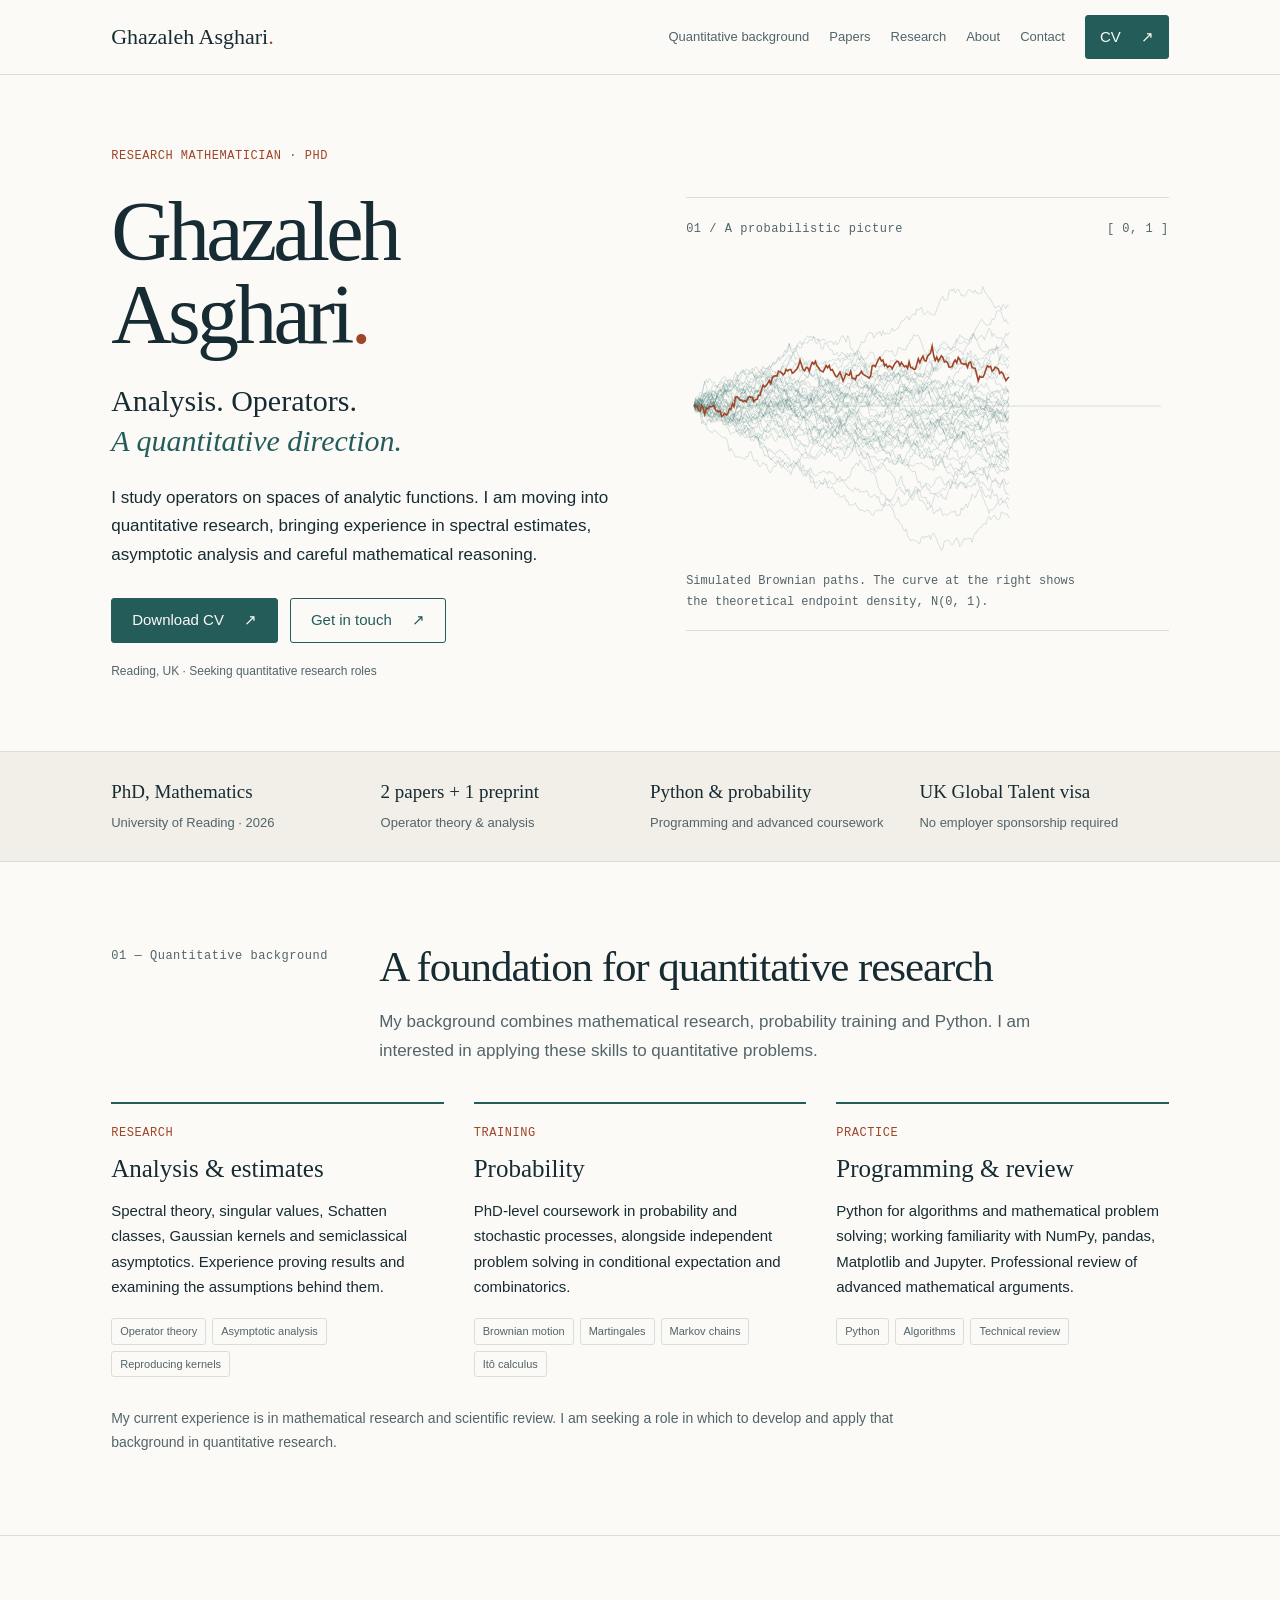
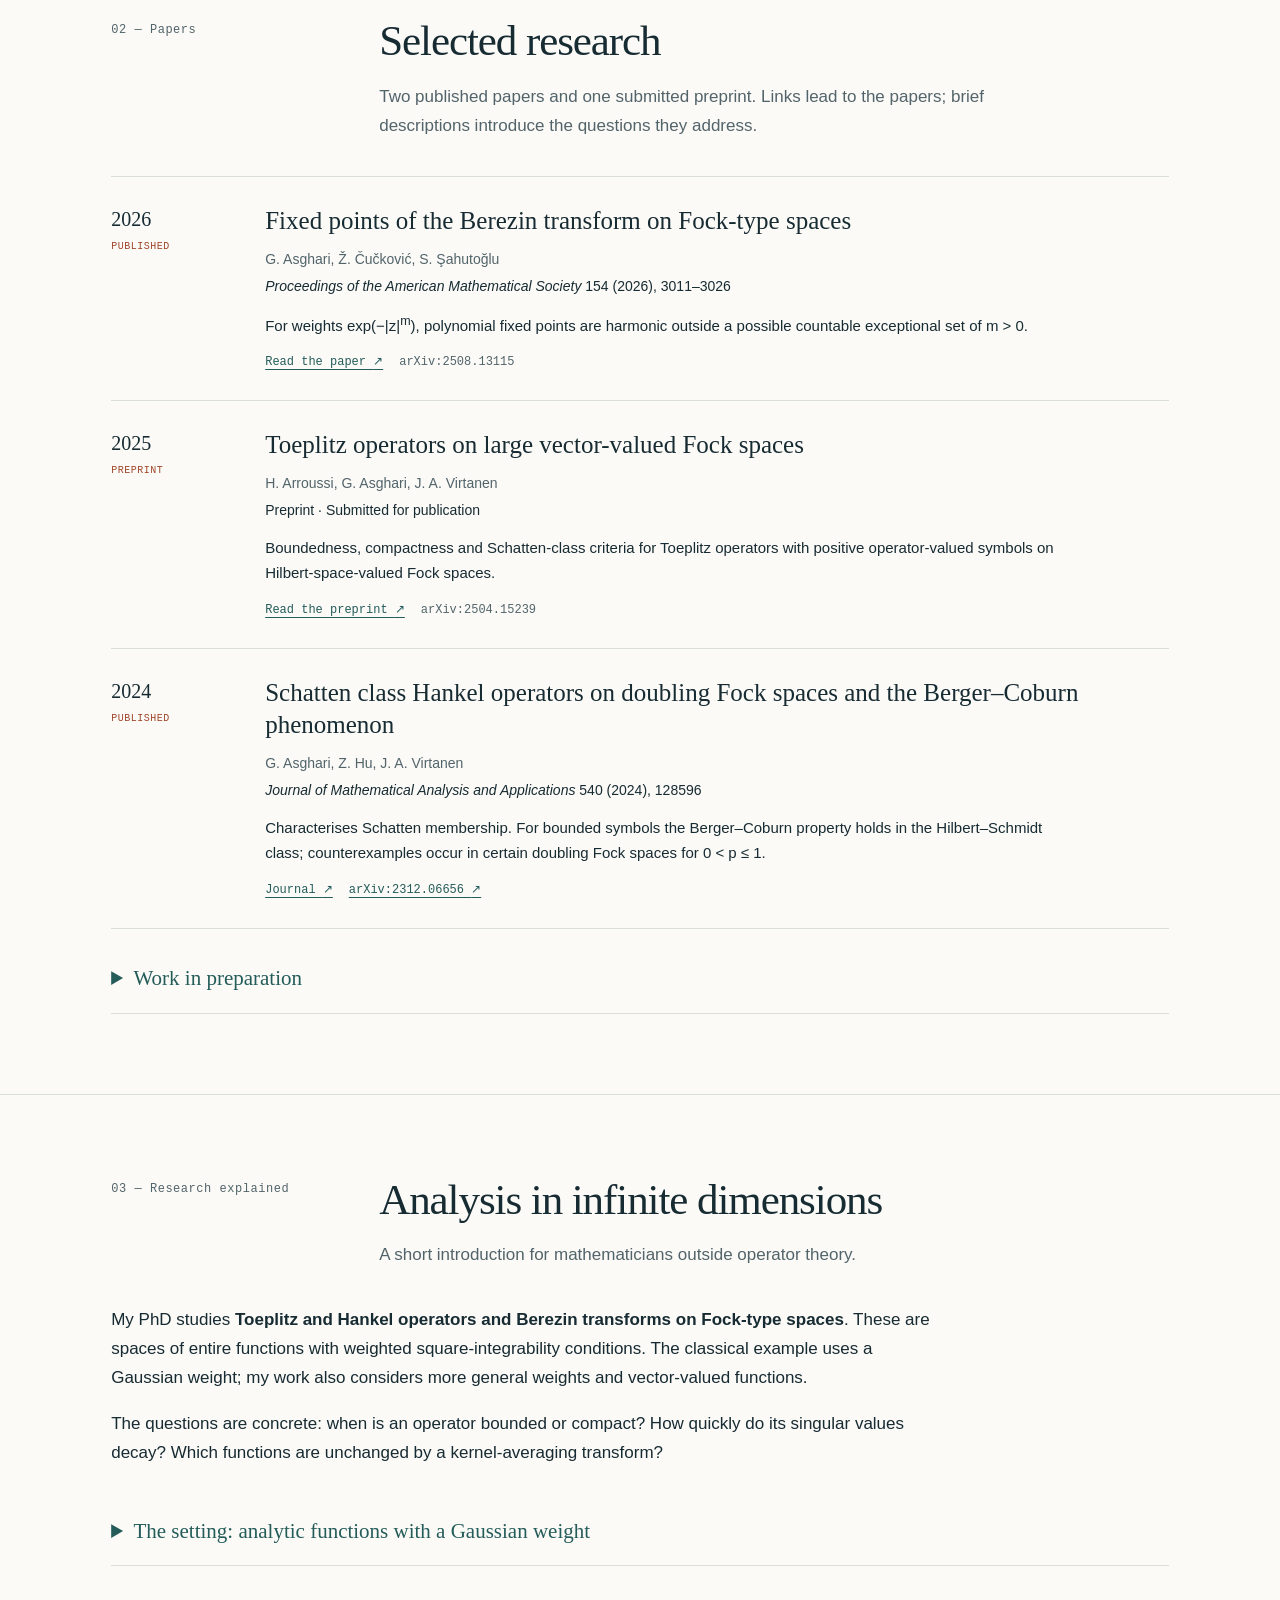
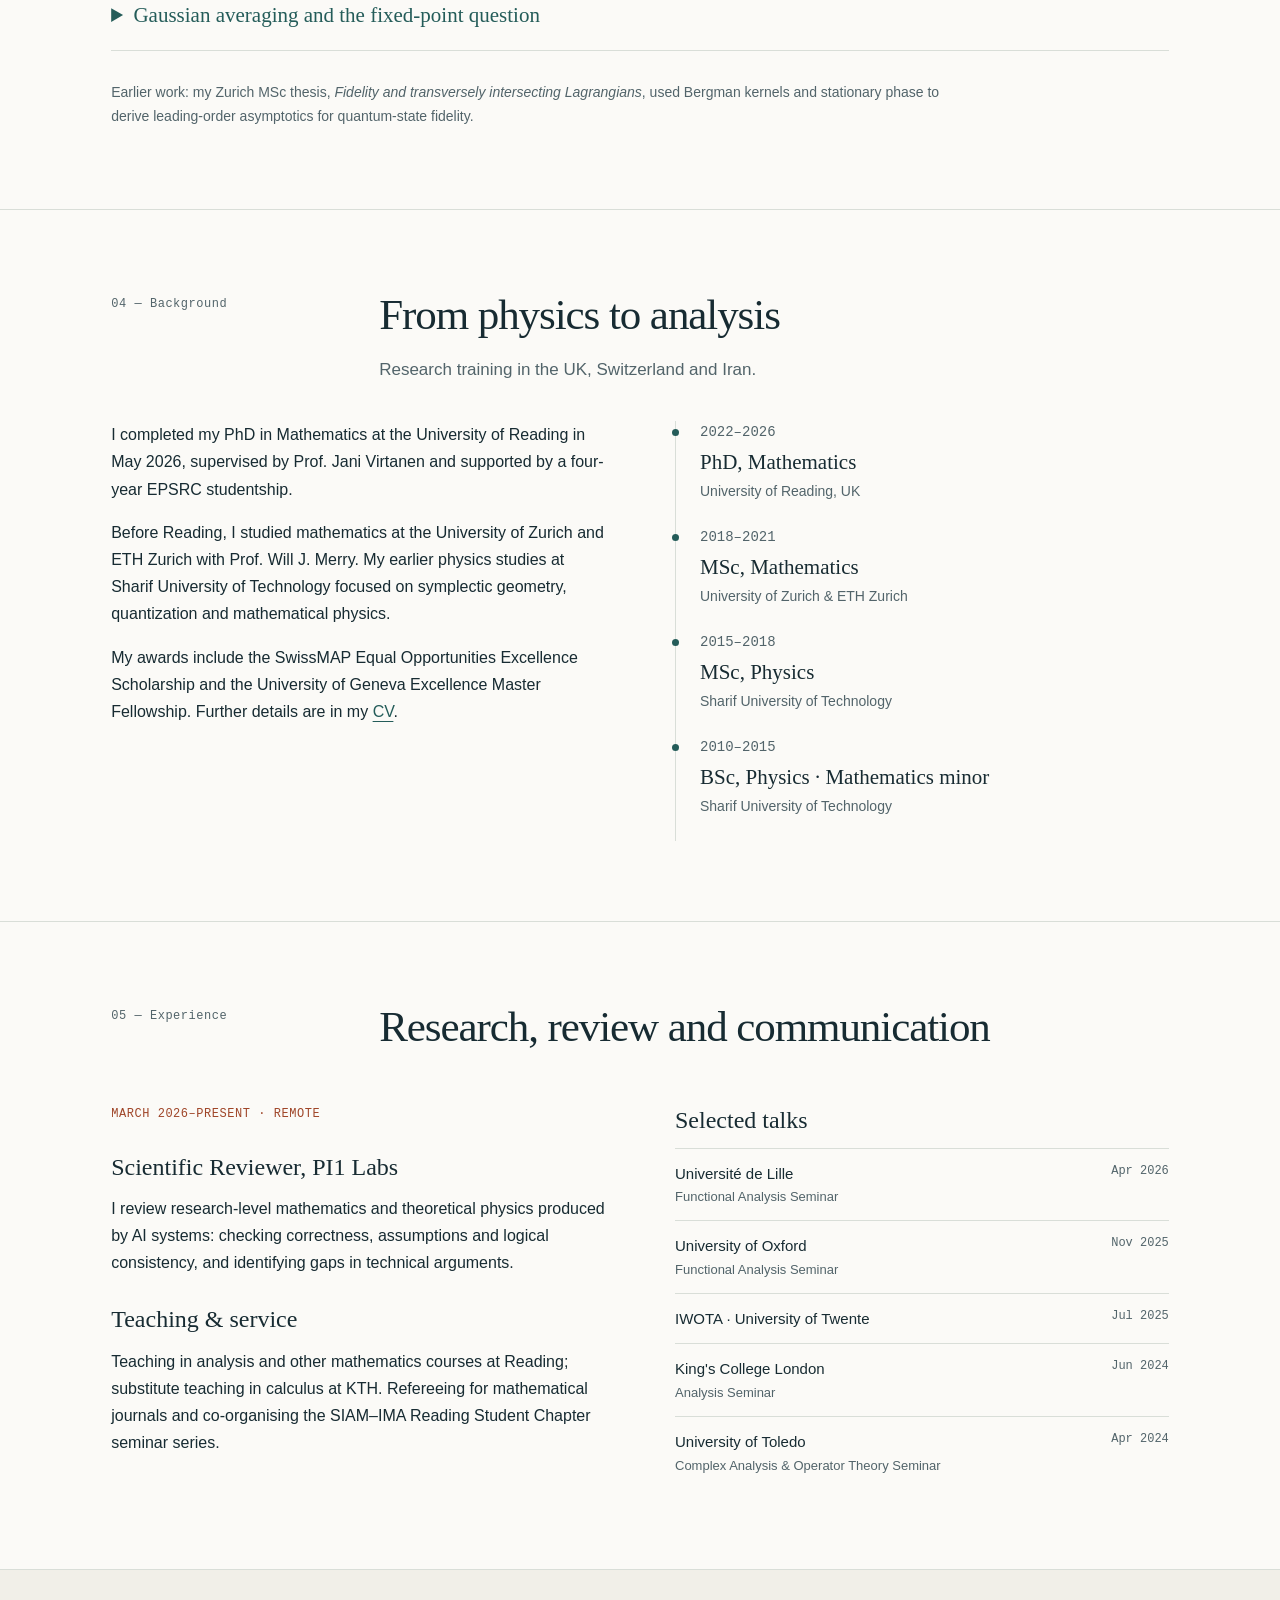
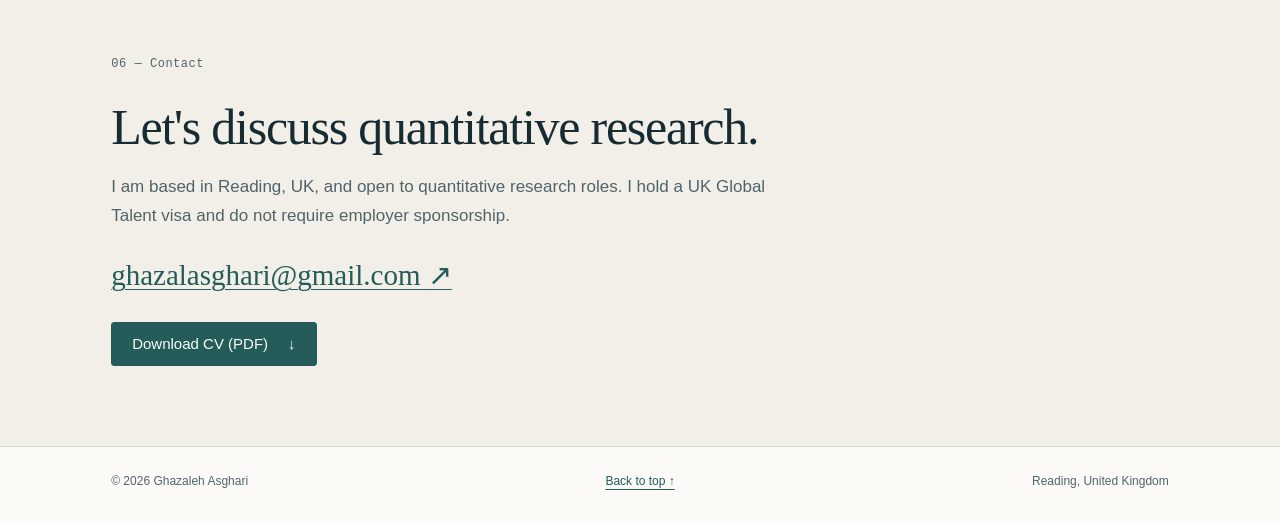
==== index.html @ 5a2a1696 "Publish personal research website" ====
<!doctype html>
<html lang="en">
<head>
  <meta charset="utf-8">
  <meta name="viewport" content="width=device-width, initial-scale=1">
  <meta name="color-scheme" content="light dark">
  <title>Ghazaleh Asghari | Mathematician &amp; Quantitative Research</title>
  <meta name="description" content="Ghazaleh Asghari, PhD. Research mathematician in analysis and operator theory, seeking quantitative research roles. Papers, background and downloadable CV.">
  <meta property="og:title" content="Ghazaleh Asghari | Research Mathematician">
  <meta property="og:description" content="Analysis, operator theory and a move into quantitative research. Explore my work or download my CV.">
  <meta property="og:type" content="website">
  <meta name="theme-color" content="#fbfaf7">
  <link rel="icon" href="assets/favicon.svg" type="image/svg+xml">
  <link rel="stylesheet" href="assets/style.css">
  <script defer src="assets/paths.js"></script>
</head>
<body>
<a class="skip-link" href="#main">Skip to content</a>
<header class="site-header">
  <div class="wrap">
    <a class="brand" href="#top">Ghazaleh Asghari<span class="brand-dot" aria-hidden="true">.</span></a>
    <nav class="nav" aria-label="Main navigation">
      <a href="#quant">Quantitative background</a>
      <a href="#publications">Papers</a>
      <a href="#research">Research</a>
      <a href="#about">About</a>
      <a href="#contact">Contact</a>
      <a class="btn" href="cv/Ghazaleh-Asghari-CV.pdf">CV <span aria-hidden="true">↗</span></a>
    </nav>
  </div>
</header>
<main id="main">
  <section class="hero" id="top" aria-labelledby="hero-title">
    <div class="wrap">
      <div>
        <p class="eyebrow">Research mathematician · PhD</p>
        <h1 id="hero-title">Ghazaleh<br>Asghari<span class="brand-dot">.</span></h1>
        <p class="hero-subtitle">Analysis. Operators.<br><em>A quantitative direction.</em></p>
        <p class="lead">I study operators on spaces of analytic functions. I am moving into quantitative research, bringing experience in spectral estimates, asymptotic analysis and careful mathematical reasoning.</p>
        <div class="actions">
          <a class="btn" href="cv/Ghazaleh-Asghari-CV.pdf" download>Download CV <span aria-hidden="true">↗</span></a>
          <a class="btn ghost" href="mailto:ghazalasghari@gmail.com">Get in touch <span aria-hidden="true">↗</span></a>
        </div>
        <p class="hero-note">Reading, UK · Seeking quantitative research roles</p>
      </div>
      <figure class="hero-figure">
        <div class="figure-label"><span>01 / A probabilistic picture</span><span aria-hidden="true">[ 0, 1 ]</span></div>
        <canvas id="paths" role="img" aria-label="Illustrative simulated Brownian paths from time zero to one, beside their theoretical standard normal endpoint density.">An illustration of simulated Brownian paths with the standard normal density at time one.</canvas>
        <figcaption>Simulated Brownian paths. The curve at the right shows the theoretical endpoint density, N(0, 1).</figcaption>
      </figure>
    </div>
  </section>
  <div class="facts" aria-label="At a glance">
    <ul>
      <li><strong>PhD, Mathematics</strong>University of Reading · 2026</li>
      <li><strong>2 papers + 1 preprint</strong>Operator theory &amp; analysis</li>
      <li><strong>Python &amp; probability</strong>Programming and advanced coursework</li>
      <li><strong>UK Global Talent visa</strong>No employer sponsorship required</li>
    </ul>
  </div>

  <section class="block" id="quant" aria-labelledby="quant-title">
    <div class="wrap">
      <div class="section-head">
        <p class="num">01 — Quantitative background</p>
        <div><h2 id="quant-title">A foundation for quantitative research</h2><p>My background combines mathematical research, probability training and Python. I am interested in applying these skills to quantitative problems.</p></div>
      </div>
      <div class="skills">
        <article><p class="k">Research</p><h3>Analysis &amp; estimates</h3><p>Spectral theory, singular values, Schatten classes, Gaussian kernels and semiclassical asymptotics. Experience proving results and examining the assumptions behind them.</p><div class="tags"><span>Operator theory</span><span>Asymptotic analysis</span><span>Reproducing kernels</span></div></article>
        <article><p class="k">Training</p><h3>Probability</h3><p>PhD-level coursework in probability and stochastic processes, alongside independent problem solving in conditional expectation and combinatorics.</p><div class="tags"><span>Brownian motion</span><span>Martingales</span><span>Markov chains</span><span>Itô calculus</span></div></article>
        <article><p class="k">Practice</p><h3>Programming &amp; review</h3><p>Python for algorithms and mathematical problem solving; working familiarity with NumPy, pandas, Matplotlib and Jupyter. Professional review of advanced mathematical arguments.</p><div class="tags"><span>Python</span><span>Algorithms</span><span>Technical review</span></div></article>
      </div>
      <p class="section-note">My current experience is in mathematical research and scientific review. I am seeking a role in which to develop and apply that background in quantitative research.</p>
    </div>
  </section>

  <section class="block" id="publications" aria-labelledby="papers-title">
    <div class="wrap">
      <div class="section-head"><p class="num">02 — Papers</p><div><h2 id="papers-title">Selected research</h2><p>Two published papers and one submitted preprint. Links lead to the papers; brief descriptions introduce the questions they address.</p></div></div>
      <ol class="pubs">
        <li><div class="yr">2026<span class="paper-status">Published</span></div><div>
          <h3>Fixed points of the Berezin transform on Fock-type spaces</h3>
          <p class="a">G. Asghari, Ž. Čučković, S. Şahutoğlu</p>
          <p class="v"><i>Proceedings of the American Mathematical Society</i> 154 (2026), 3011–3026</p>
          <p class="d">For weights exp(−|z|<sup>m</sup>), polynomial fixed points are harmonic outside a possible countable exceptional set of m &gt; 0.</p>
          <div class="links"><a href="https://arxiv.org/abs/2508.13115">Read the paper <span aria-hidden="true">↗</span><span class="sr-only">: Fixed points of the Berezin transform</span></a><span>arXiv:2508.13115</span></div>
        </div></li>
        <li><div class="yr">2025<span class="paper-status">Preprint</span></div><div>
          <h3>Toeplitz operators on large vector-valued Fock spaces</h3>
          <p class="a">H. Arroussi, G. Asghari, J. A. Virtanen</p><p class="v">Preprint · Submitted for publication</p>
          <p class="d">Boundedness, compactness and Schatten-class criteria for Toeplitz operators with positive operator-valued symbols on Hilbert-space-valued Fock spaces.</p>
          <div class="links"><a href="https://arxiv.org/abs/2504.15239">Read the preprint <span aria-hidden="true">↗</span></a><span>arXiv:2504.15239</span></div>
        </div></li>
        <li><div class="yr">2024<span class="paper-status">Published</span></div><div>
          <h3>Schatten class Hankel operators on doubling Fock spaces and the Berger–Coburn phenomenon</h3>
          <p class="a">G. Asghari, Z. Hu, J. A. Virtanen</p><p class="v"><i>Journal of Mathematical Analysis and Applications</i> 540 (2024), 128596</p>
          <p class="d">Characterises Schatten membership. For bounded symbols the Berger–Coburn property holds in the Hilbert–Schmidt class; counterexamples occur in certain doubling Fock spaces for 0 &lt; p ≤ 1.</p>
          <div class="links"><a href="https://doi.org/10.1016/j.jmaa.2024.128596">Journal <span aria-hidden="true">↗</span></a><a href="https://arxiv.org/abs/2312.06656">arXiv:2312.06656 <span aria-hidden="true">↗</span></a></div>
        </div></li>
      </ol>
      <details class="research-detail"><summary>Work in preparation</summary><div class="detail-body"><p><strong>Toeplitz operators on large Banach vector-valued Fock spaces.</strong> Sole-authored manuscript extending the setting to Banach and quasi-Banach spaces.</p><p><strong>Sarason's conjecture on doubling Fock spaces.</strong> With S. Miihkinen and J. A. Virtanen; work on bounded products of Toeplitz operators.</p></div></details>
    </div>
  </section>

  <section class="block" id="research" aria-labelledby="research-title">
    <div class="wrap">
      <div class="section-head"><p class="num">03 — Research explained</p><div><h2 id="research-title">Analysis in infinite dimensions</h2><p>A short introduction for mathematicians outside operator theory.</p></div></div>
      <div class="research-intro"><p>My PhD studies <strong>Toeplitz and Hankel operators and Berezin transforms on Fock-type spaces</strong>. These are spaces of entire functions with weighted square-integrability conditions. The classical example uses a Gaussian weight; my work also considers more general weights and vector-valued functions.</p><p>The questions are concrete: when is an operator bounded or compact? How quickly do its singular values decay? Which functions are unchanged by a kernel-averaging transform?</p></div>
      <details class="research-detail"><summary>The setting: analytic functions with a Gaussian weight</summary><div class="detail-body">
        <p>Write dA for ordinary planar Lebesgue measure. The classical Fock space consists of entire functions with finite norm:</p>
        <div class="formula"><math display="block" aria-label="The squared norm of f equals one over pi times the integral over the complex plane of the squared absolute value of f of z times e to the minus absolute z squared, with respect to planar area, and is finite."><mrow><msup><mrow><mo>‖</mo><mi>f</mi><mo>‖</mo></mrow><mn>2</mn></msup><mo>=</mo><mfrac><mn>1</mn><mi>π</mi></mfrac><msub><mo>∫</mo><mi>ℂ</mi></msub><msup><mrow><mo>|</mo><mi>f</mi><mo>(</mo><mi>z</mi><mo>)</mo><mo>|</mo></mrow><mn>2</mn></msup><msup><mi>e</mi><mrow><mo>−</mo><msup><mrow><mo>|</mo><mi>z</mi><mo>|</mo></mrow><mn>2</mn></msup></mrow></msup><mi>dA</mi><mo>(</mo><mi>z</mi><mo>)</mo><mo>&lt;</mo><mi>∞</mi><mo>.</mo></mrow></math></div>
        <p>For a bounded symbol f, multiplication takes an analytic function g into the ambient weighted L² space. If P is the orthogonal projection onto the Fock space, the Toeplitz operator is T<sub>f</sub>g = P(fg), and the Hankel operator is H<sub>f</sub>g = (I − P)(fg). The first keeps the analytic part; the second measures the remainder.</p>
        <p>A compact operator is in the Schatten class S<sub>p</sub>, for 0 &lt; p &lt; ∞, when the p-th powers of its singular values have finite sum. My <a href="https://arxiv.org/abs/2312.06656">2024 paper</a> connects this condition for Hankel operators to local approximation of their symbols by analytic functions.</p>
      </div></details>
      <details class="research-detail"><summary>Gaussian averaging and the fixed-point question</summary><div class="detail-body">
        <p>For a bounded measurable function f in the classical normalisation above, the Berezin transform is Gaussian averaging:</p>
        <div class="formula"><math display="block" aria-label="B f of z equals one over pi times the integral over the complex plane of f of w times e to the minus absolute z minus w squared, d A of w, equals the expectation of f of z plus W."><mrow><mi>Bf</mi><mo>(</mo><mi>z</mi><mo>)</mo><mo>=</mo><mfrac><mn>1</mn><mi>π</mi></mfrac><msub><mo>∫</mo><mi>ℂ</mi></msub><mi>f</mi><mo>(</mo><mi>w</mi><mo>)</mo><msup><mi>e</mi><mrow><mo>−</mo><msup><mrow><mo>|</mo><mi>z</mi><mo>−</mo><mi>w</mi><mo>|</mo></mrow><mn>2</mn></msup></mrow></msup><mi>dA</mi><mo>(</mo><mi>w</mi><mo>)</mo><mo>=</mo><mi>𝔼</mi><mo>[</mo><mi>f</mi><mo>(</mo><mi>z</mi><mo>+</mo><mi>W</mi><mo>)</mo><mo>]</mo><mo>.</mo></mrow></math></div>
        <p>Here W has density π<sup>−1</sup> exp(−|w|²); its real and imaginary parts are independent centred Gaussians of variance 1/2. This normalisation is the heat operator at time 1/4 for the ordinary planar Laplacian. The same integral is defined for polynomials, and harmonic polynomials are fixed points.</p>
        <p>Changing the weight changes the averaging kernel. Our <a href="https://arxiv.org/abs/2508.13115">fixed-point paper</a> asks when a polynomial unchanged by that transform must be harmonic; the parameter restriction is stated in the paper summary above.</p>
      </div></details>
      <p class="section-note">Earlier work: my Zurich MSc thesis, <i>Fidelity and transversely intersecting Lagrangians</i>, used Bergman kernels and stationary phase to derive leading-order asymptotics for quantum-state fidelity.</p>
    </div>
  </section>

  <section class="block" id="about" aria-labelledby="about-title">
    <div class="wrap">
      <div class="section-head"><p class="num">04 — Background</p><div><h2 id="about-title">From physics to analysis</h2><p>Research training in the UK, Switzerland and Iran.</p></div></div>
      <div class="two">
        <div class="prose"><p>I completed my PhD in Mathematics at the University of Reading in May 2026, supervised by Prof. Jani Virtanen and supported by a four-year EPSRC studentship.</p><p>Before Reading, I studied mathematics at the University of Zurich and ETH Zurich with Prof. Will J. Merry. My earlier physics studies at Sharif University of Technology focused on symplectic geometry, quantization and mathematical physics.</p><p>My awards include the SwissMAP Equal Opportunities Excellence Scholarship and the University of Geneva Excellence Master Fellowship. Further details are in my <a href="cv/Ghazaleh-Asghari-CV.pdf">CV</a>.</p></div>
        <ol class="timeline">
          <li><p class="when">2022–2026</p><h3>PhD, Mathematics</h3><p>University of Reading, UK</p></li>
          <li><p class="when">2018–2021</p><h3>MSc, Mathematics</h3><p>University of Zurich &amp; ETH Zurich</p></li>
          <li><p class="when">2015–2018</p><h3>MSc, Physics</h3><p>Sharif University of Technology</p></li>
          <li><p class="when">2010–2015</p><h3>BSc, Physics · Mathematics minor</h3><p>Sharif University of Technology</p></li>
        </ol>
      </div>
    </div>
  </section>

  <section class="block" id="experience" aria-labelledby="experience-title">
    <div class="wrap">
      <div class="section-head"><p class="num">05 — Experience</p><div><h2 id="experience-title">Research, review and communication</h2></div></div>
      <div class="two">
        <div class="prose"><p class="k">March 2026–present · Remote</p><h3>Scientific Reviewer, PI1 Labs</h3><p>I review research-level mathematics and theoretical physics produced by AI systems: checking correctness, assumptions and logical consistency, and identifying gaps in technical arguments.</p><h3>Teaching &amp; service</h3><p>Teaching in analysis and other mathematics courses at Reading; substitute teaching in calculus at KTH. Refereeing for mathematical journals and co-organising the SIAM–IMA Reading Student Chapter seminar series.</p></div>
        <div><h3>Selected talks</h3><ul class="plain">
          <li><span class="when">Apr 2026</span>Université de Lille<small>Functional Analysis Seminar</small></li>
          <li><span class="when">Nov 2025</span>University of Oxford<small>Functional Analysis Seminar</small></li>
          <li><span class="when">Jul 2025</span>IWOTA · University of Twente</li>
          <li><span class="when">Jun 2024</span>King's College London<small>Analysis Seminar</small></li>
          <li><span class="when">Apr 2024</span>University of Toledo<small>Complex Analysis &amp; Operator Theory Seminar</small></li>
        </ul></div>
      </div>
    </div>
  </section>

  <section class="block contact" id="contact" aria-labelledby="contact-title">
    <div class="wrap"><p class="num">06 — Contact</p><h2 id="contact-title">Let's discuss quantitative research.</h2><p>I am based in Reading, UK, and open to quantitative research roles. I hold a UK Global Talent visa and do not require employer sponsorship.</p><a class="mail" href="mailto:ghazalasghari@gmail.com">ghazalasghari@gmail.com <span aria-hidden="true">↗</span></a><div class="actions"><a class="btn" href="cv/Ghazaleh-Asghari-CV.pdf" download>Download CV (PDF) <span aria-hidden="true">↓</span></a></div></div>
  </section>
</main>
<footer><div class="wrap"><span>© 2026 Ghazaleh Asghari</span><a href="#top">Back to top ↑</a><span>Reading, United Kingdom</span></div></footer>
</body>
</html>
---- assets/style.css ----
/* Ghazaleh Asghari: an editorial research portfolio, with no external dependencies. */
:root {
  color-scheme:light dark;
  --paper:#fbfaf7;
  --paper-2:#f1efe8;
  --ink:#172b32;
  --muted:#52646a;
  --rule:#d9ded8;
  --accent:#245c59;
  --accent-soft:#e6efea;
  --warm:#9f4528;
  --serif:Georgia,"Times New Roman",serif;
  --sans:"Segoe UI",Arial,sans-serif;
  --mono:Consolas,monospace;
  --max:1160px;
  --gutter:clamp(20px,4vw,52px);
}

@media(prefers-color-scheme:dark) {
  :root {
    --paper:#131d22;
    --paper-2:#19272c;
    --ink:#e9eee9;
    --muted:#b1bdbb;
    --rule:#35484b;
    --accent:#a2d8c8;
    --accent-soft:#233c39;
    --warm:#f4ae88;
  }
}

* {
  box-sizing:border-box;
}

html {
  scroll-behavior:smooth;
  scroll-padding-top:110px;
}

body {
  margin:0;
  background:var(--paper);
  color:var(--ink);
  font:17px/1.7 var(--sans);
  -webkit-font-smoothing:antialiased;
}

a {
  color:var(--accent);
  text-underline-offset:4px;
  text-decoration-thickness:1px;
}

a:hover {
  text-decoration-thickness:2px;
}

a:focus-visible,summary:focus-visible {
  outline:3px solid var(--warm);
  outline-offset:5px;
}

p {
  margin:0 0 1em;
}

.wrap {
  max-width:var(--max);
  margin:auto;
  padding:0 var(--gutter);
}

h1,h2,h3 {
  font-family:var(--serif);
  font-weight:400;
}

h2 {
  font-size:clamp(30px,3.5vw,43px);
  line-height:1.18;
  letter-spacing:-.025em;
  margin:0 0 16px;
}

h3 {
  font-size:24px;
  line-height:1.3;
  margin:0 0 12px;
}

.sr-only {
  position:absolute;
  width:1px;
  height:1px;
  padding:0;
  margin:-1px;
  overflow:hidden;
  clip-path:inset(50%);
  white-space:nowrap;
}

.skip-link {
  position:absolute;
  left:16px;
  top:-100px;
  z-index:100;
  background:var(--paper);
  padding:12px;
}

.skip-link:focus {
  top:12px;
}

.brand-dot {
  color:var(--warm);
}

.site-header {
  position:sticky;
  top:0;
  z-index:10;
  background:var(--paper);
  border-bottom:1px solid var(--rule);
}

.site-header .wrap {
  display:flex;
  align-items:center;
  justify-content:space-between;
  min-height:74px;
  gap:20px;
}

.brand {
  font:22px var(--serif);
  color:var(--ink);
  text-decoration:none;
  white-space:nowrap;
}

.nav {
  display:flex;
  align-items:center;
  gap:20px;
  font-size:13px;
}

.nav a {
  padding:10px 0;
  text-decoration:none;
  color:var(--muted);
}

.nav a:hover {
  color:var(--accent);
}

.nav .btn {
  padding:8px 14px;
  color:var(--paper);
}

.btn {
  display:inline-flex;
  align-items:center;
  justify-content:center;
  gap:20px;
  min-height:44px;
  background:var(--accent);
  color:var(--paper);
  border:1px solid var(--accent);
  border-radius:3px;
  padding:10px 20px;
  font:500 15px/1.5 var(--sans);
  text-decoration:none;
}

.btn:hover {
  filter:brightness(1.1);
}

.btn.ghost {
  background:transparent;
  color:var(--accent);
}

.actions {
  display:flex;
  flex-wrap:wrap;
  gap:12px;
}

.hero {
  border-bottom:1px solid var(--rule);
}

.hero .wrap {
  display:grid;
  grid-template-columns:1.1fr 1fr;
  gap:44px;
  align-items:center;
  padding-top:72px;
  padding-bottom:70px;
}

.eyebrow,.k,.num,.figure-label {
  font:12px/1.6 var(--mono);
  letter-spacing:.045em;
}

.eyebrow,.k {
  color:var(--warm);
  text-transform:uppercase;
}

.eyebrow {
  margin-bottom:24px;
}

.hero h1 {
  font-size:clamp(57px,6.6vw,84px);
  line-height:.99;
  letter-spacing:-.045em;
  margin:0 0 24px;
}

.hero-subtitle {
  font:clamp(23px,2.4vw,30px)/1.35 var(--serif);
  margin-bottom:22px;
}

.hero-subtitle em {
  color:var(--accent);
}

.lead {
  font-size:17px;
  max-width:33em;
  margin-bottom:28px;
}

.hero-note {
  font-size:12px;
  color:var(--muted);
  margin:18px 0 0;
}

.hero-figure {
  min-width:0;
  width:100%;
  margin:0;
  padding:22px 0 18px;
  border-top:1px solid var(--rule);
  border-bottom:1px solid var(--rule);
}

.figure-label {
  display:flex;
  justify-content:space-between;
  gap:16px;
  color:var(--muted);
}

.hero-figure canvas {
  display:block;
  width:100%;
  height:310px;
  margin:12px 0 10px;
}

.hero-figure figcaption {
  max-width:34em;
  color:var(--muted);
  font:12px/1.7 var(--mono);
}

.facts {
  background:var(--paper-2);
  border-bottom:1px solid var(--rule);
}

.facts ul {
  max-width:var(--max);
  list-style:none;
  margin:0 auto;
  padding:27px var(--gutter);
  display:grid;
  grid-template-columns:repeat(4,1fr);
  gap:20px;
}

.facts li {
  font-size:13px;
  color:var(--muted);
}

.facts strong {
  display:block;
  font:19px/1.4 var(--serif);
  margin-bottom:6px;
  color:var(--ink);
}

.block {
  padding:80px 0;
  border-bottom:1px solid var(--rule);
}

.section-head {
  display:grid;
  grid-template-columns:230px 1fr;
  gap:38px;
  margin-bottom:36px;
}

.num {
  margin:5px 0 0;
  color:var(--muted);
}

.section-head p:not(.num) {
  color:var(--muted);
  max-width:39em;
  margin:0;
}

.skills {
  display:grid;
  grid-template-columns:repeat(3,1fr);
  gap:30px;
}

.skills article {
  border-top:2px solid var(--accent);
  padding-top:20px;
}

.skills h3 {
  font-size:25px;
}

.skills p:not(.k) {
  font-size:15px;
}

.skills .k {
  margin-bottom:10px;
}

.tags {
  display:flex;
  gap:6px;
  flex-wrap:wrap;
  margin-top:18px;
}

.tags span {
  font-size:11px;
  border:1px solid var(--rule);
  padding:3px 8px;
  border-radius:3px;
  color:var(--muted);
}

.section-note {
  font-size:14px;
  color:var(--muted);
  margin:30px 0 0;
  max-width:60em;
}

.pubs {
  list-style:none;
  margin:0;
  padding:0;
}

.pubs li {
  display:grid;
  grid-template-columns:130px 1fr;
  gap:24px;
  padding:28px 0;
  border-top:1px solid var(--rule);
}

.pubs li:last-child {
  border-bottom:1px solid var(--rule);
}

.yr {
  font:20px var(--serif);
  padding-top:3px;
}

.paper-status {
  display:block;
  font:10px var(--mono);
  text-transform:uppercase;
  letter-spacing:.05em;
  color:var(--warm);
  margin-top:10px;
}

.pubs h3 {
  font-size:25px;
  margin-bottom:10px;
  max-width:33em;
}

.pubs p {
  margin:0;
}

.pubs .a {
  font-size:14px;
  color:var(--muted);
}

.pubs .v {
  font-size:14px;
  margin-top:3px;
}

.pubs .d {
  font-size:15px;
  margin-top:12px;
  max-width:54em;
}

.links {
  display:flex;
  flex-wrap:wrap;
  gap:16px;
  font:12px/1.7 var(--mono);
  margin-top:14px;
  color:var(--muted);
}

.research-intro {
  max-width:49em;
  margin-bottom:30px;
}

.research-detail {
  border-bottom:1px solid var(--rule);
  margin-top:16px;
}

.research-detail summary {
  cursor:pointer;
  padding:16px 0;
  font-family:var(--serif);
  font-size:21px;
  color:var(--accent);
}

.research-detail[open] summary {
  margin-bottom:10px;
}

.detail-body {
  max-width:49em;
  padding-bottom:12px;
  font-size:16px;
}

.formula {
  padding:20px 14px;
  background:var(--accent-soft);
  margin:20px 0;
  overflow-x:auto;
}

.formula math {
  font-size:1.1em;
  min-width:max-content;
  margin:auto;
}

.two {
  display:grid;
  grid-template-columns:1fr 1fr;
  gap:70px;
}

.two>* {
  min-width:0;
}

.prose {
  font-size:16px;
}

.prose h3:not(:first-child) {
  margin-top:28px;
}

.timeline {
  list-style:none;
  margin:0;
  padding:0 0 0 24px;
  border-left:1px solid var(--rule);
}

.timeline li {
  position:relative;
  padding-bottom:22px;
}

.timeline li::before {
  content:"";
  position:absolute;
  width:7px;
  height:7px;
  left:-28px;
  top:8px;
  border-radius:100%;
  background:var(--accent);
}

.timeline p {
  margin:0;
  font-size:14px;
  color:var(--muted);
}

.timeline h3 {
  font-size:21px;
  margin:4px 0;
}

.when {
  font:12px/1.7 var(--mono);
  color:var(--muted);
}

.plain {
  list-style:none;
  margin:0;
  padding:0;
}

.plain li {
  padding:12px 0;
  border-top:1px solid var(--rule);
  font-size:15px;
}

.plain .when {
  float:right;
  margin-left:12px;
}

.plain small {
  display:block;
  color:var(--muted);
  font-size:13px;
}

.contact {
  background:var(--paper-2);
}

.contact .num {
  margin-bottom:24px;
}

.contact h2 {
  max-width:17em;
  font-size:clamp(32px,4vw,50px);
}

.contact p:not(.num) {
  color:var(--muted);
  max-width:40em;
}

.mail {
  display:inline-block;
  max-width:100%;
  overflow-wrap:anywhere;
  font:clamp(19px,2.8vw,29px) var(--serif);
  margin:10px 0 30px;
}

footer {
  padding:24px 0 30px;
  color:var(--muted);
  font-size:12px;
}

footer .wrap {
  display:flex;
  gap:20px;
  justify-content:space-between;
  flex-wrap:wrap;
}

@media(max-width:1000px) {
  .nav {
    gap:13px;
  }
  .nav a:first-child {
    display:none;
  }
  .hero .wrap {
    gap:28px;
  }
  .section-head {
    grid-template-columns:190px 1fr;
  }
}

@media(max-width:760px) {
  html {
    scroll-padding-top:130px;
  }
  .site-header .wrap {
    flex-wrap:wrap;
    gap:0;
    padding-top:14px;
    padding-bottom:10px;
  }
  .brand {
    width:100%;
    margin-bottom:8px;
  }
  .nav {
    width:100%;
    gap:20px;
    overflow-x:auto;
  }
  .nav a {
    flex-shrink:0;
  }
  .nav a:first-child {
    display:block;
  }
  .nav .btn {
    margin-left:auto;
  }
  .hero .wrap {
    grid-template-columns:1fr;
    padding-top:42px;
    padding-bottom:40px;
    gap:38px;
  }
  .hero h1 {
    font-size:70px;
  }
  .hero-figure canvas {
    height:230px;
  }
  .hero-figure {
    max-width:540px;
  }
  .facts ul {
    grid-template-columns:1fr 1fr;
    gap:24px;
  }
  .block {
    padding:50px 0;
  }
  .section-head {
    grid-template-columns:1fr;
    gap:12px;
  }
  .skills {
    grid-template-columns:1fr;
    gap:25px;
  }
  .two {
    grid-template-columns:1fr;
    gap:30px;
  }
  .pubs li {
    grid-template-columns:65px 1fr;
    gap:16px;
  }
  .pubs h3 {
    font-size:22px;
  }
  .paper-status {
    font-size:9px;
  }
  .formula math {
    font-size:.95em;
  }
}

@media(max-width:380px) {
  .hero h1 {
    font-size:60px;
  }
  .facts strong {
    font-size:17px;
  }
  .pubs li {
    grid-template-columns:1fr;
    gap:12px;
  }
  .yr {
    display:flex;
    align-items:center;
    gap:12px;
  }
  .paper-status {
    margin:0;
  }
}

@media(prefers-reduced-motion:reduce) {
  html {
    scroll-behavior:auto;
  }
  *,*::before,*::after {
    animation:none!important;
    transition:none!important;
  }
}

@media print {
  .site-header,.skip-link,.hero-figure,.actions,footer {
    display:none;
  }
  body {
    font-size:11pt;
    background:white;
    color:black;
  }
  .hero .wrap,.section-head,.two {
    display:block;
  }
  .hero h1 {
    font-size:36pt;
  }
  .block,.hero .wrap {
    padding:20px 0;
  }
  details:not([open]) {
    display:none;
  }
  .facts ul {
    grid-template-columns:repeat(2,1fr);
  }
  .pubs li,.skills article {
    break-inside:avoid;
  }
}

.nav {
  min-width:0;
}

.hero .wrap>* {
  min-width:0;
}
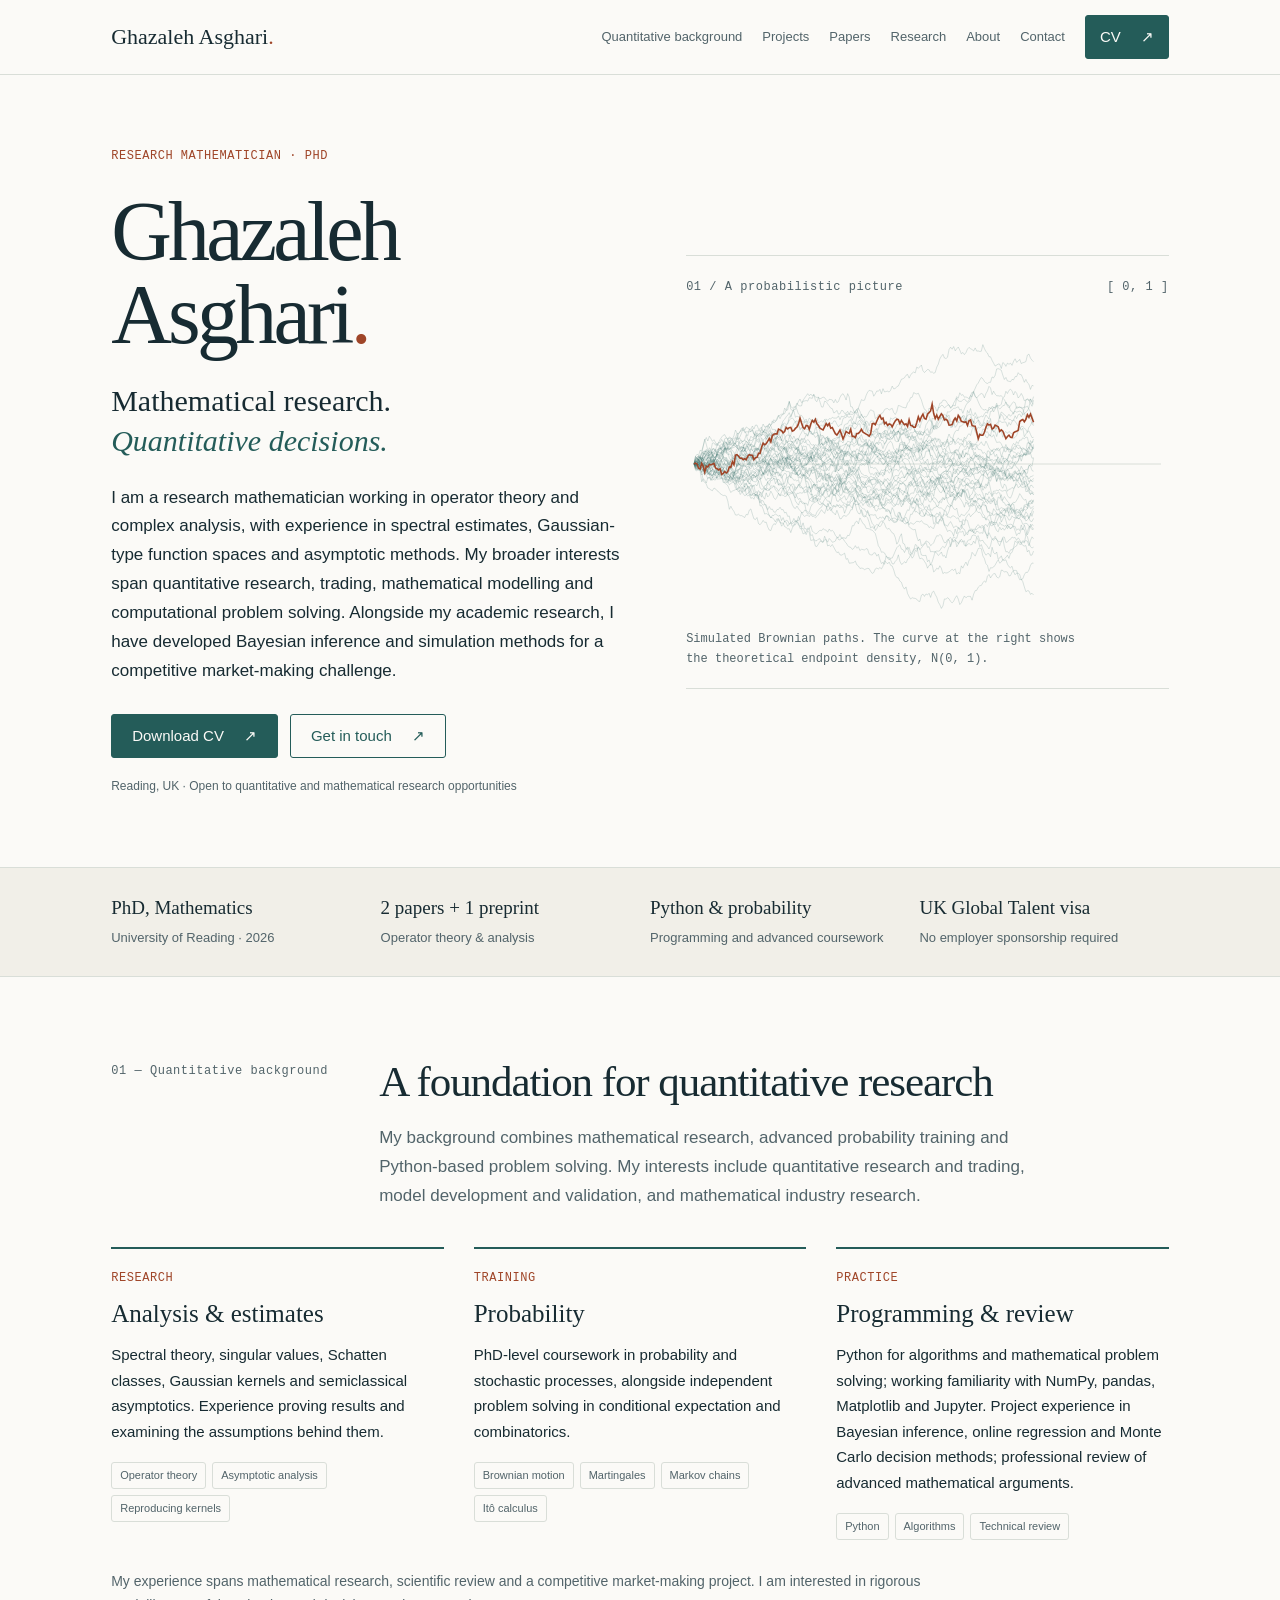
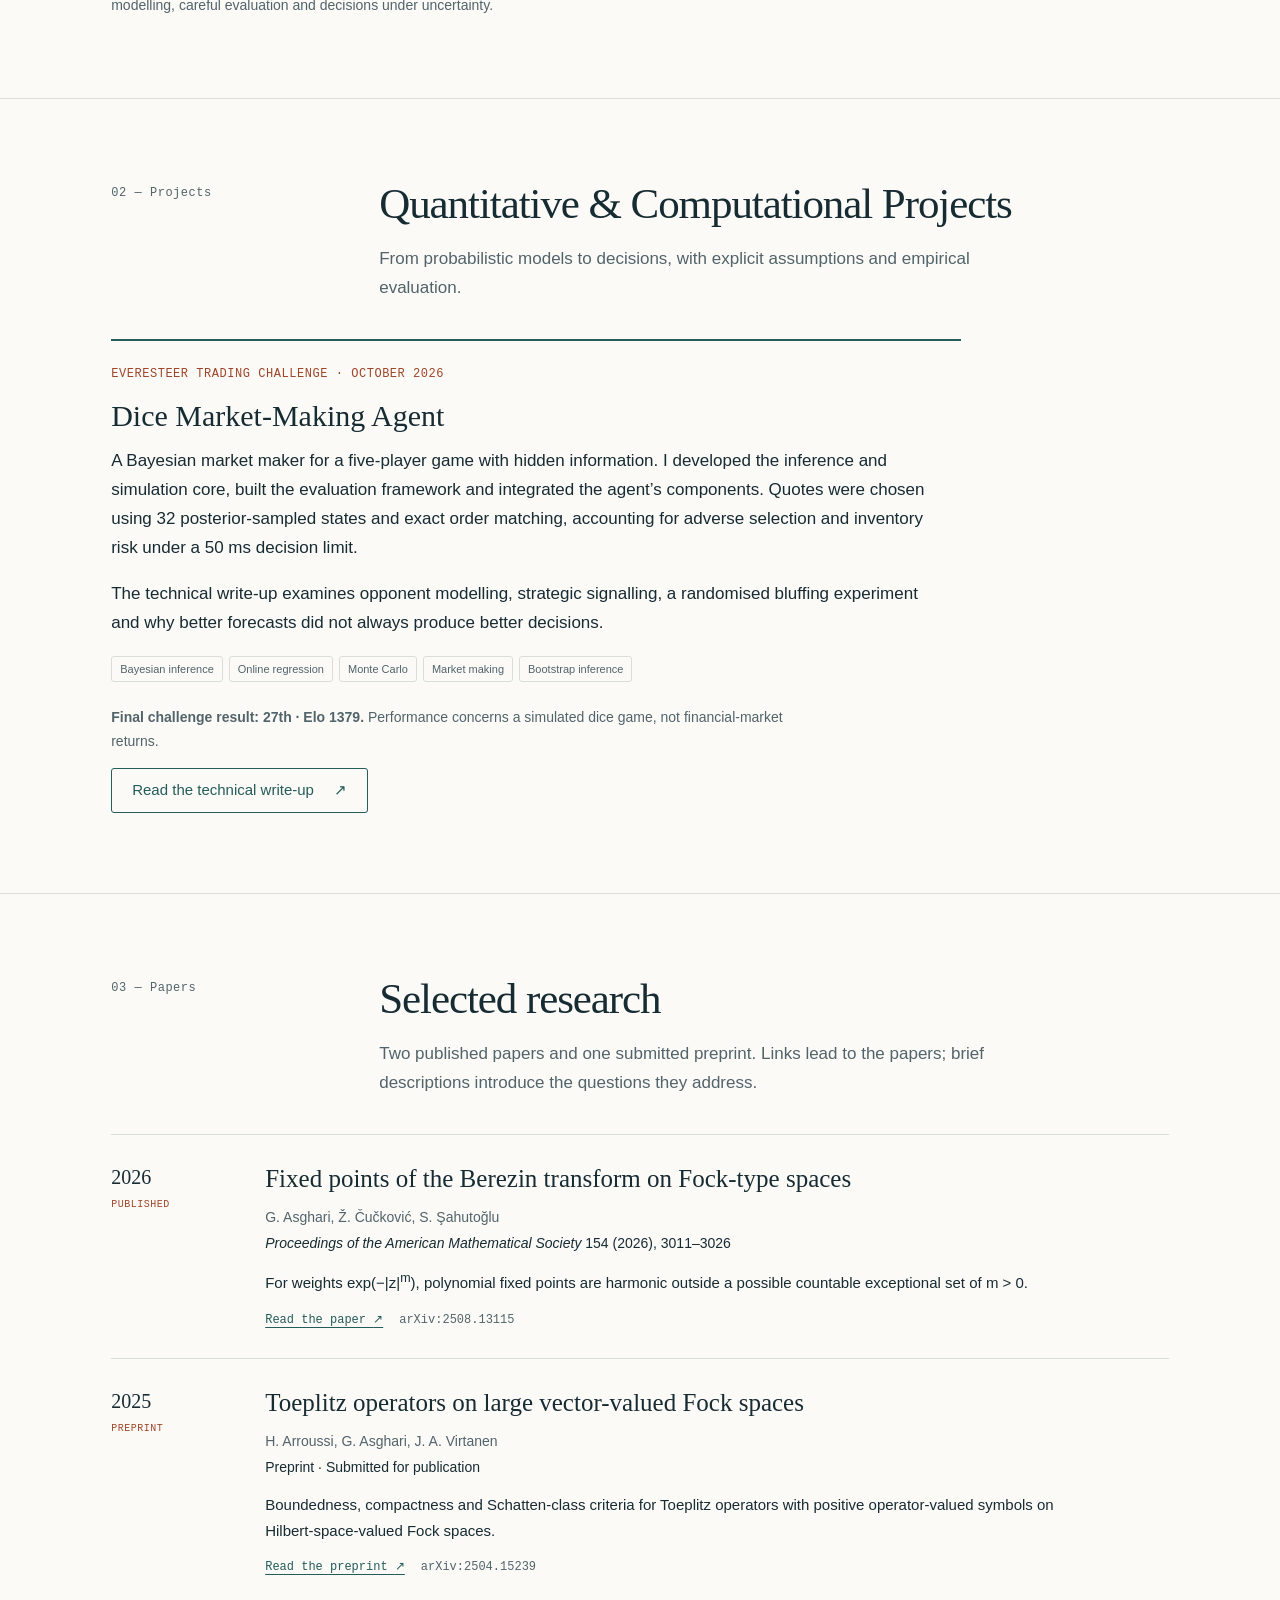
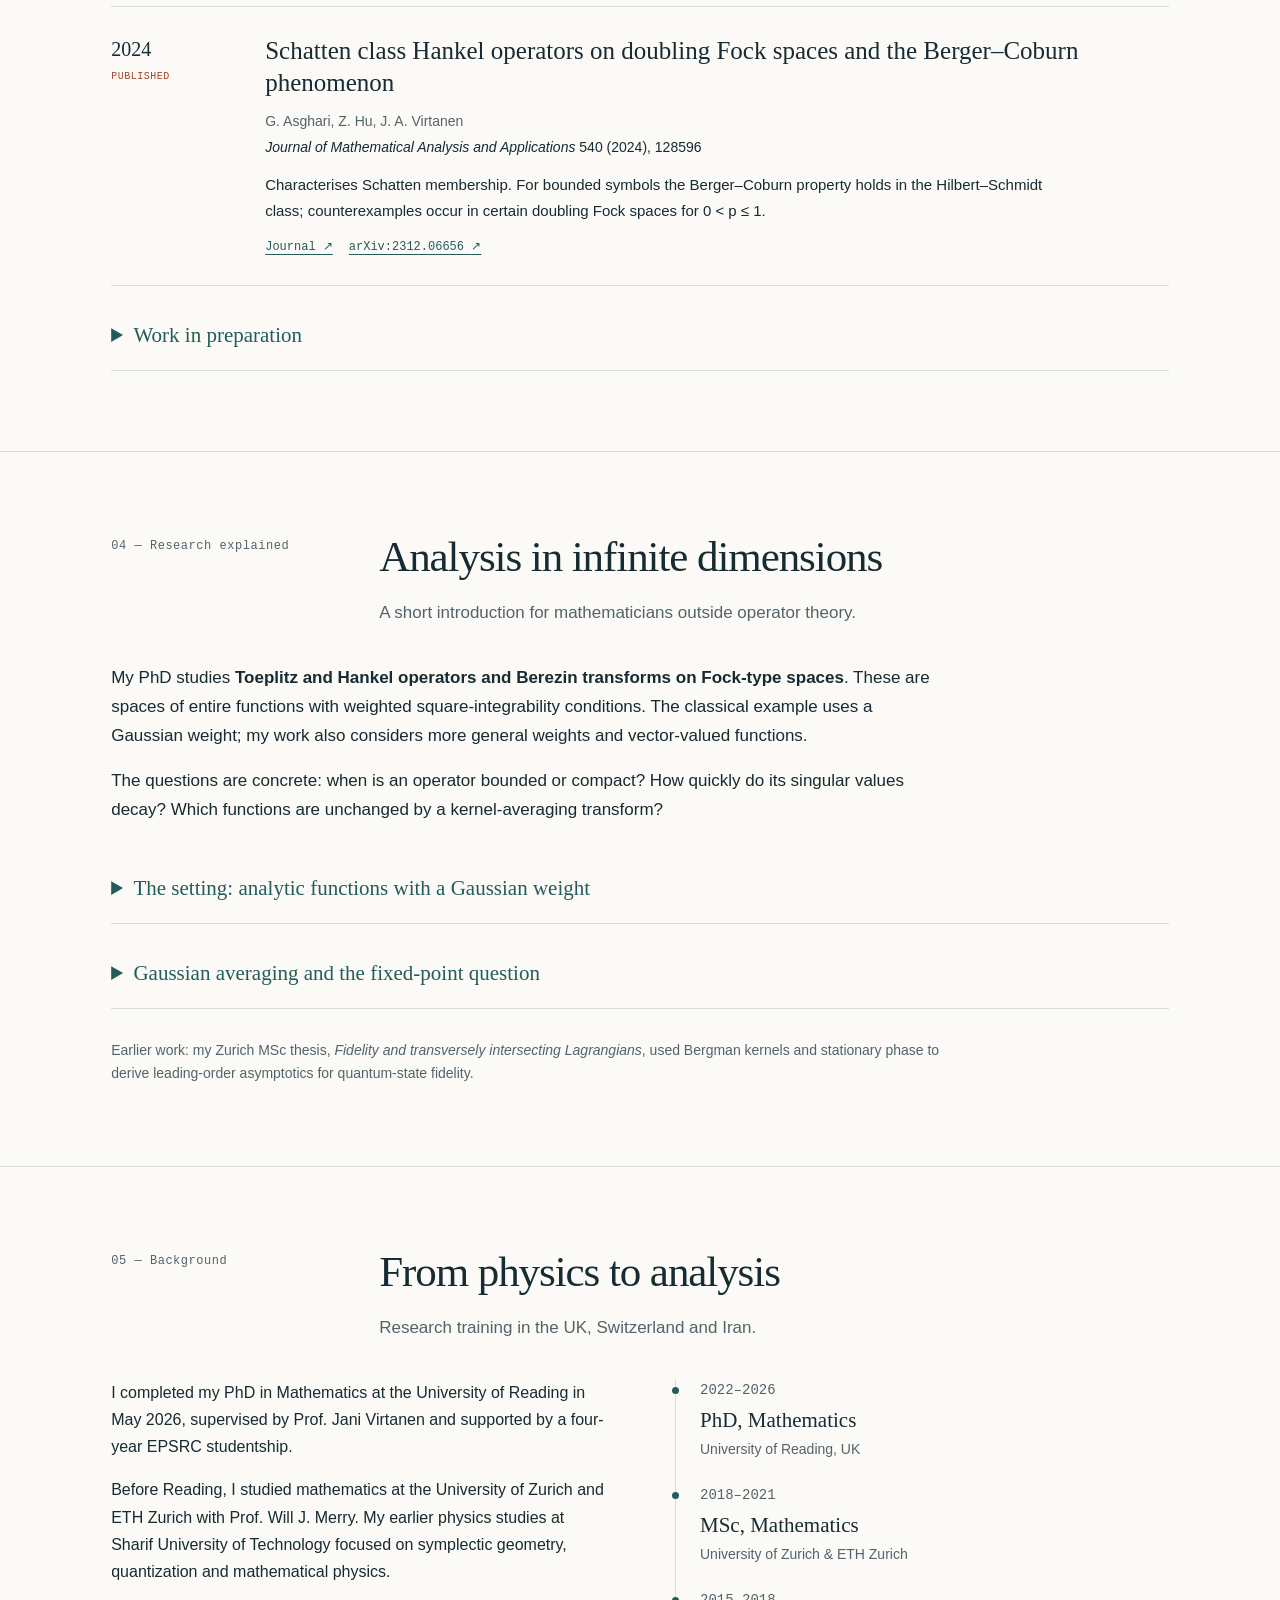
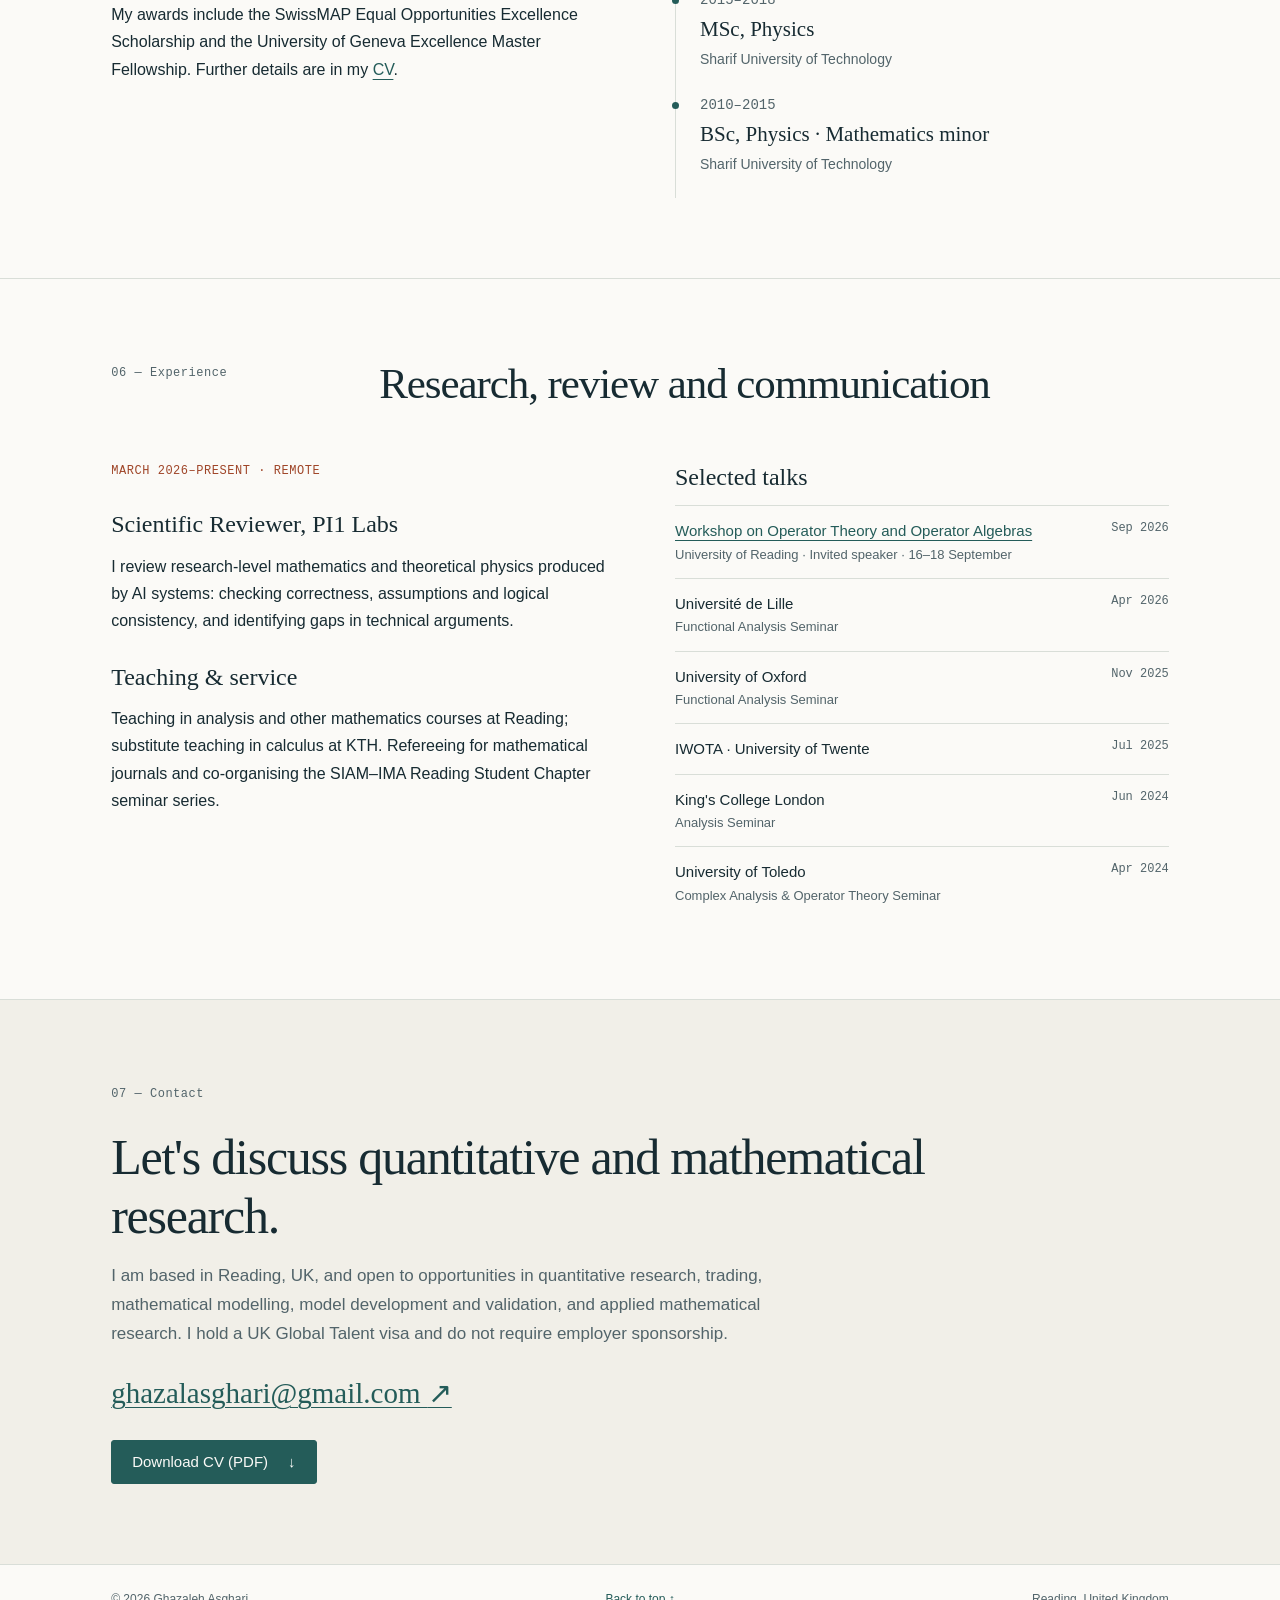
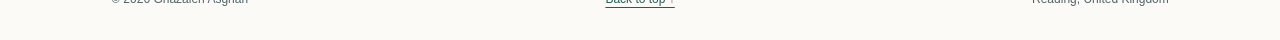
==== commit 9a622c9d: "Add quantitative project write-up and updated industry CV" ====
--- a/index.html
+++ b/index.html
@@ -4,10 +4,10 @@
   <meta charset="utf-8">
   <meta name="viewport" content="width=device-width, initial-scale=1">
   <meta name="color-scheme" content="light dark">
-  <title>Ghazaleh Asghari | Mathematician &amp; Quantitative Research</title>
-  <meta name="description" content="Ghazaleh Asghari, PhD. Research mathematician in analysis and operator theory, seeking quantitative research roles. Papers, background and downloadable CV.">
+  <title>Ghazaleh Asghari | Quantitative Research &amp; Mathematical Modelling</title>
+  <meta name="description" content="Ghazaleh Asghari, PhD. Mathematical research, quantitative modelling and computational projects. Publications, a Bayesian market-making case study and downloadable CV.">
   <meta property="og:title" content="Ghazaleh Asghari | Research Mathematician">
-  <meta property="og:description" content="Analysis, operator theory and a move into quantitative research. Explore my work or download my CV.">
+  <meta property="og:description" content="Mathematical research, quantitative decisions and computational problem solving. Explore publications and projects or download my CV.">
   <meta property="og:type" content="website">
   <meta name="theme-color" content="#fbfaf7">
   <link rel="icon" href="assets/favicon.svg" type="image/svg+xml">
@@ -21,11 +21,12 @@
     <a class="brand" href="#top">Ghazaleh Asghari<span class="brand-dot" aria-hidden="true">.</span></a>
     <nav class="nav" aria-label="Main navigation">
       <a href="#quant">Quantitative background</a>
+      <a href="#projects">Projects</a>
       <a href="#publications">Papers</a>
       <a href="#research">Research</a>
       <a href="#about">About</a>
       <a href="#contact">Contact</a>
-      <a class="btn" href="cv/Ghazaleh-Asghari-CV.pdf">CV <span aria-hidden="true">↗</span></a>
+      <a class="btn" href="cv/Ghazaleh-Asghari-CV-Quantitative.pdf">CV <span aria-hidden="true">↗</span></a>
     </nav>
   </div>
 </header>
@@ -35,13 +36,13 @@
       <div>
         <p class="eyebrow">Research mathematician · PhD</p>
         <h1 id="hero-title">Ghazaleh<br>Asghari<span class="brand-dot">.</span></h1>
-        <p class="hero-subtitle">Analysis. Operators.<br><em>A quantitative direction.</em></p>
-        <p class="lead">I study operators on spaces of analytic functions. I am moving into quantitative research, bringing experience in spectral estimates, asymptotic analysis and careful mathematical reasoning.</p>
+        <p class="hero-subtitle">Mathematical research.<br><em>Quantitative decisions.</em></p>
+        <p class="lead">I am a research mathematician working in operator theory and complex analysis, with experience in spectral estimates, Gaussian-type function spaces and asymptotic methods. My broader interests span quantitative research, trading, mathematical modelling and computational problem solving. Alongside my academic research, I have developed Bayesian inference and simulation methods for a competitive market-making challenge.</p>
         <div class="actions">
-          <a class="btn" href="cv/Ghazaleh-Asghari-CV.pdf" download>Download CV <span aria-hidden="true">↗</span></a>
+          <a class="btn" href="cv/Ghazaleh-Asghari-CV-Quantitative.pdf" download>Download CV <span aria-hidden="true">↗</span></a>
           <a class="btn ghost" href="mailto:ghazalasghari@gmail.com">Get in touch <span aria-hidden="true">↗</span></a>
         </div>
-        <p class="hero-note">Reading, UK · Seeking quantitative research roles</p>
+        <p class="hero-note">Reading, UK · Open to quantitative and mathematical research opportunities</p>
       </div>
       <figure class="hero-figure">
         <div class="figure-label"><span>01 / A probabilistic picture</span><span aria-hidden="true">[ 0, 1 ]</span></div>
@@ -63,20 +64,35 @@
     <div class="wrap">
       <div class="section-head">
         <p class="num">01 — Quantitative background</p>
-        <div><h2 id="quant-title">A foundation for quantitative research</h2><p>My background combines mathematical research, probability training and Python. I am interested in applying these skills to quantitative problems.</p></div>
+        <div><h2 id="quant-title">A foundation for quantitative research</h2><p>My background combines mathematical research, advanced probability training and Python-based problem solving. My interests include quantitative research and trading, model development and validation, and mathematical industry research.</p></div>
       </div>
       <div class="skills">
         <article><p class="k">Research</p><h3>Analysis &amp; estimates</h3><p>Spectral theory, singular values, Schatten classes, Gaussian kernels and semiclassical asymptotics. Experience proving results and examining the assumptions behind them.</p><div class="tags"><span>Operator theory</span><span>Asymptotic analysis</span><span>Reproducing kernels</span></div></article>
         <article><p class="k">Training</p><h3>Probability</h3><p>PhD-level coursework in probability and stochastic processes, alongside independent problem solving in conditional expectation and combinatorics.</p><div class="tags"><span>Brownian motion</span><span>Martingales</span><span>Markov chains</span><span>Itô calculus</span></div></article>
-        <article><p class="k">Practice</p><h3>Programming &amp; review</h3><p>Python for algorithms and mathematical problem solving; working familiarity with NumPy, pandas, Matplotlib and Jupyter. Professional review of advanced mathematical arguments.</p><div class="tags"><span>Python</span><span>Algorithms</span><span>Technical review</span></div></article>
+        <article><p class="k">Practice</p><h3>Programming &amp; review</h3><p>Python for algorithms and mathematical problem solving; working familiarity with NumPy, pandas, Matplotlib and Jupyter. Project experience in Bayesian inference, online regression and Monte Carlo decision methods; professional review of advanced mathematical arguments.</p><div class="tags"><span>Python</span><span>Algorithms</span><span>Technical review</span></div></article>
       </div>
-      <p class="section-note">My current experience is in mathematical research and scientific review. I am seeking a role in which to develop and apply that background in quantitative research.</p>
+      <p class="section-note">My experience spans mathematical research, scientific review and a competitive market-making project. I am interested in rigorous modelling, careful evaluation and decisions under uncertainty.</p>
+    </div>
+  </section>
+
+  <section class="block" id="projects" aria-labelledby="projects-title">
+    <div class="wrap">
+      <div class="section-head"><p class="num">02 — Projects</p><div><h2 id="projects-title">Quantitative &amp; Computational Projects</h2><p>From probabilistic models to decisions, with explicit assumptions and empirical evaluation.</p></div></div>
+      <article class="project-card">
+        <p class="k">Everesteer Trading Challenge · October 2026</p>
+        <h3><a href="dice-market-making.html">Dice Market-Making Agent</a></h3>
+        <p>A Bayesian market maker for a five-player game with hidden information. I developed the inference and simulation core, built the evaluation framework and integrated the agent’s components. Quotes were chosen using 32 posterior-sampled states and exact order matching, accounting for adverse selection and inventory risk under a 50 ms decision limit.</p>
+        <p>The technical write-up examines opponent modelling, strategic signalling, a randomised bluffing experiment and why better forecasts did not always produce better decisions.</p>
+        <div class="tags"><span>Bayesian inference</span><span>Online regression</span><span>Monte Carlo</span><span>Market making</span><span>Bootstrap inference</span></div>
+        <p class="project-result"><strong>Final challenge result: 27th · Elo 1379.</strong> Performance concerns a simulated dice game, not financial-market returns.</p>
+        <a class="btn ghost" href="dice-market-making.html">Read the technical write-up <span aria-hidden="true">↗</span></a>
+      </article>
     </div>
   </section>
 
   <section class="block" id="publications" aria-labelledby="papers-title">
     <div class="wrap">
-      <div class="section-head"><p class="num">02 — Papers</p><div><h2 id="papers-title">Selected research</h2><p>Two published papers and one submitted preprint. Links lead to the papers; brief descriptions introduce the questions they address.</p></div></div>
+      <div class="section-head"><p class="num">03 — Papers</p><div><h2 id="papers-title">Selected research</h2><p>Two published papers and one submitted preprint. Links lead to the papers; brief descriptions introduce the questions they address.</p></div></div>
       <ol class="pubs">
         <li><div class="yr">2026<span class="paper-status">Published</span></div><div>
           <h3>Fixed points of the Berezin transform on Fock-type spaces</h3>
@@ -104,7 +120,7 @@
 
   <section class="block" id="research" aria-labelledby="research-title">
     <div class="wrap">
-      <div class="section-head"><p class="num">03 — Research explained</p><div><h2 id="research-title">Analysis in infinite dimensions</h2><p>A short introduction for mathematicians outside operator theory.</p></div></div>
+      <div class="section-head"><p class="num">04 — Research explained</p><div><h2 id="research-title">Analysis in infinite dimensions</h2><p>A short introduction for mathematicians outside operator theory.</p></div></div>
       <div class="research-intro"><p>My PhD studies <strong>Toeplitz and Hankel operators and Berezin transforms on Fock-type spaces</strong>. These are spaces of entire functions with weighted square-integrability conditions. The classical example uses a Gaussian weight; my work also considers more general weights and vector-valued functions.</p><p>The questions are concrete: when is an operator bounded or compact? How quickly do its singular values decay? Which functions are unchanged by a kernel-averaging transform?</p></div>
       <details class="research-detail"><summary>The setting: analytic functions with a Gaussian weight</summary><div class="detail-body">
         <p>Write dA for ordinary planar Lebesgue measure. The classical Fock space consists of entire functions with finite norm:</p>
@@ -124,9 +140,9 @@
 
   <section class="block" id="about" aria-labelledby="about-title">
     <div class="wrap">
-      <div class="section-head"><p class="num">04 — Background</p><div><h2 id="about-title">From physics to analysis</h2><p>Research training in the UK, Switzerland and Iran.</p></div></div>
+      <div class="section-head"><p class="num">05 — Background</p><div><h2 id="about-title">From physics to analysis</h2><p>Research training in the UK, Switzerland and Iran.</p></div></div>
       <div class="two">
-        <div class="prose"><p>I completed my PhD in Mathematics at the University of Reading in May 2026, supervised by Prof. Jani Virtanen and supported by a four-year EPSRC studentship.</p><p>Before Reading, I studied mathematics at the University of Zurich and ETH Zurich with Prof. Will J. Merry. My earlier physics studies at Sharif University of Technology focused on symplectic geometry, quantization and mathematical physics.</p><p>My awards include the SwissMAP Equal Opportunities Excellence Scholarship and the University of Geneva Excellence Master Fellowship. Further details are in my <a href="cv/Ghazaleh-Asghari-CV.pdf">CV</a>.</p></div>
+        <div class="prose"><p>I completed my PhD in Mathematics at the University of Reading in May 2026, supervised by Prof. Jani Virtanen and supported by a four-year EPSRC studentship.</p><p>Before Reading, I studied mathematics at the University of Zurich and ETH Zurich with Prof. Will J. Merry. My earlier physics studies at Sharif University of Technology focused on symplectic geometry, quantization and mathematical physics.</p><p>My awards include the SwissMAP Equal Opportunities Excellence Scholarship and the University of Geneva Excellence Master Fellowship. Further details are in my <a href="cv/Ghazaleh-Asghari-CV-Quantitative.pdf">CV</a>.</p></div>
         <ol class="timeline">
           <li><p class="when">2022–2026</p><h3>PhD, Mathematics</h3><p>University of Reading, UK</p></li>
           <li><p class="when">2018–2021</p><h3>MSc, Mathematics</h3><p>University of Zurich &amp; ETH Zurich</p></li>
@@ -139,10 +155,11 @@
 
   <section class="block" id="experience" aria-labelledby="experience-title">
     <div class="wrap">
-      <div class="section-head"><p class="num">05 — Experience</p><div><h2 id="experience-title">Research, review and communication</h2></div></div>
+      <div class="section-head"><p class="num">06 — Experience</p><div><h2 id="experience-title">Research, review and communication</h2></div></div>
       <div class="two">
         <div class="prose"><p class="k">March 2026–present · Remote</p><h3>Scientific Reviewer, PI1 Labs</h3><p>I review research-level mathematics and theoretical physics produced by AI systems: checking correctness, assumptions and logical consistency, and identifying gaps in technical arguments.</p><h3>Teaching &amp; service</h3><p>Teaching in analysis and other mathematics courses at Reading; substitute teaching in calculus at KTH. Refereeing for mathematical journals and co-organising the SIAM–IMA Reading Student Chapter seminar series.</p></div>
         <div><h3>Selected talks</h3><ul class="plain">
+          <li><span class="when">Sep 2026</span><a href="https://research.reading.ac.uk/pure-and-applied-analysis/ota2026/">Workshop on Operator Theory and Operator Algebras</a><small>University of Reading · Invited speaker · 16–18 September</small></li>
           <li><span class="when">Apr 2026</span>Université de Lille<small>Functional Analysis Seminar</small></li>
           <li><span class="when">Nov 2025</span>University of Oxford<small>Functional Analysis Seminar</small></li>
           <li><span class="when">Jul 2025</span>IWOTA · University of Twente</li>
@@ -154,7 +171,7 @@
   </section>
 
   <section class="block contact" id="contact" aria-labelledby="contact-title">
-    <div class="wrap"><p class="num">06 — Contact</p><h2 id="contact-title">Let's discuss quantitative research.</h2><p>I am based in Reading, UK, and open to quantitative research roles. I hold a UK Global Talent visa and do not require employer sponsorship.</p><a class="mail" href="mailto:ghazalasghari@gmail.com">ghazalasghari@gmail.com <span aria-hidden="true">↗</span></a><div class="actions"><a class="btn" href="cv/Ghazaleh-Asghari-CV.pdf" download>Download CV (PDF) <span aria-hidden="true">↓</span></a></div></div>
+    <div class="wrap"><p class="num">07 — Contact</p><h2 id="contact-title">Let's discuss quantitative and mathematical research.</h2><p>I am based in Reading, UK, and open to opportunities in quantitative research, trading, mathematical modelling, model development and validation, and applied mathematical research. I hold a UK Global Talent visa and do not require employer sponsorship.</p><a class="mail" href="mailto:ghazalasghari@gmail.com">ghazalasghari@gmail.com <span aria-hidden="true">↗</span></a><div class="actions"><a class="btn" href="cv/Ghazaleh-Asghari-CV-Quantitative.pdf" download>Download CV (PDF) <span aria-hidden="true">↓</span></a></div></div>
   </section>
 </main>
 <footer><div class="wrap"><span>© 2026 Ghazaleh Asghari</span><a href="#top">Back to top ↑</a><span>Reading, United Kingdom</span></div></footer>
--- a/assets/style.css
+++ b/assets/style.css
@@ -757,3 +757,73 @@
 .hero .wrap>* {
   min-width:0;
 }
+
+/* Project additions reuse the portfolio's type, colour and spacing system. */
+.project-card { max-width:850px; border-top:2px solid var(--accent); padding-top:24px; }
+.project-card h3 { font-size:30px; }
+.project-card h3 a { color:var(--ink); text-decoration:none; }
+.project-card p { max-width:49em; }
+.project-result { margin-top:24px; font-size:14px; color:var(--muted); }
+.project-hero { padding:48px 0; border-bottom:1px solid var(--rule); }
+.back-link { display:inline-block; margin-bottom:28px; font-size:14px; }
+.project-hero h1 { font-size:clamp(40px,6vw,68px); line-height:1.08; letter-spacing:-.035em; margin:0 0 22px; max-width:15em; }
+.project-deck { font:clamp(21px,2.7vw,28px)/1.45 var(--serif); max-width:30em; }
+.project-facts { display:grid; grid-template-columns:repeat(3,1fr); gap:24px; margin:30px 0 20px; max-width:850px; }
+.project-facts dt { font:11px/1.6 var(--mono); text-transform:uppercase; color:var(--muted); }
+.project-facts dd { margin:6px 0 0; font:19px/1.4 var(--serif); }
+.project-caveat { font-size:13px; color:var(--muted); max-width:65em; margin-bottom:0; }
+.project-layout { display:grid; grid-template-columns:195px minmax(0,1fr); gap:55px; align-items:start; padding-top:52px; padding-bottom:65px; }
+.project-contents { position:sticky; top:110px; font-size:13px; }
+.project-contents ol { padding-left:19px; }
+.project-contents li { margin-bottom:10px; }
+.project-contents a { text-decoration:none; }
+.project-prose { max-width:750px; min-width:0; }
+.project-prose section { padding-bottom:36px; margin-bottom:36px; border-bottom:1px solid var(--rule); scroll-margin-top:110px; }
+.project-prose .num { margin-bottom:14px; }
+.project-prose h2 { font-size:clamp(28px,3.4vw,38px); }
+.project-prose h3 { margin-top:30px; font-size:25px; }
+.project-prose p { font-size:16px; }
+.project-prose code { font:12px/1.6 var(--mono); overflow-wrap:anywhere; }
+.decision-flow { margin:28px 0 0; }
+.decision-flow ol { list-style:none; padding:0; margin:0; display:grid; grid-template-columns:repeat(5,minmax(0,1fr)); gap:8px; }
+.decision-flow li { border-top:2px solid var(--accent); background:var(--accent-soft); padding:12px 10px; }
+.decision-flow strong { display:block; font:16px/1.3 var(--serif); }
+.decision-flow span { display:block; font-size:11px; line-height:1.55; margin-top:10px; }
+.decision-flow figcaption { font-size:12px; color:var(--muted); margin-top:12px; }
+.table-scroll { overflow-x:auto; margin:26px 0; }
+.table-scroll:focus-visible { outline:2px solid var(--accent); outline-offset:3px; }
+.evidence-table { width:100%; min-width:530px; border-collapse:collapse; font-size:13px; line-height:1.65; }
+.evidence-table caption { text-align:left; font-size:12px; color:var(--muted); padding-bottom:12px; }
+.evidence-table th,.evidence-table td { text-align:left; vertical-align:top; border-bottom:1px solid var(--rule); padding:12px 10px; }
+.evidence-table thead { background:var(--accent-soft); }
+.evidence-table tbody th { font-weight:500; width:23%; }
+.project-prose .evidence-notes p { color:var(--muted); font-size:13px; }
+.project-bottom { margin-top:24px; }
+@media(max-width:1100px) and (min-width:761px) {
+  .site-header .wrap { gap:12px; }
+  .nav { gap:11px; font-size:12px; }
+  .brand { font-size:20px; }
+}
+@media(max-width:850px) {
+  .project-layout { grid-template-columns:1fr; gap:25px; }
+  .project-contents { position:static; border-bottom:1px solid var(--rule); padding-bottom:18px; }
+  .project-contents ol { display:flex; flex-wrap:wrap; gap:8px 24px; list-style:none; padding:0; margin:0; }
+  .project-contents li { margin:0; }
+}
+@media(max-width:600px) {
+  .project-hero { padding:30px 0; }
+  .project-facts { grid-template-columns:1fr; gap:15px; }
+  .project-facts dd { margin-top:2px; }
+  .decision-flow ol { grid-template-columns:1fr; }
+  .decision-flow li { display:grid; grid-template-columns:80px 1fr; gap:15px; }
+  .decision-flow span { margin:0; font-size:13px; }
+  .project-prose section { scroll-margin-top:145px; }
+}
+@media print {
+  .project-contents,.back-link,.project-bottom { display:none; }
+  .project-layout { display:block; padding-top:20px; }
+  .project-prose { max-width:none; }
+  .project-prose section { margin-bottom:20px; padding-bottom:20px; }
+  .project-hero { padding:20px 0; }
+  .project-hero h1 { font-size:32pt; }
+}
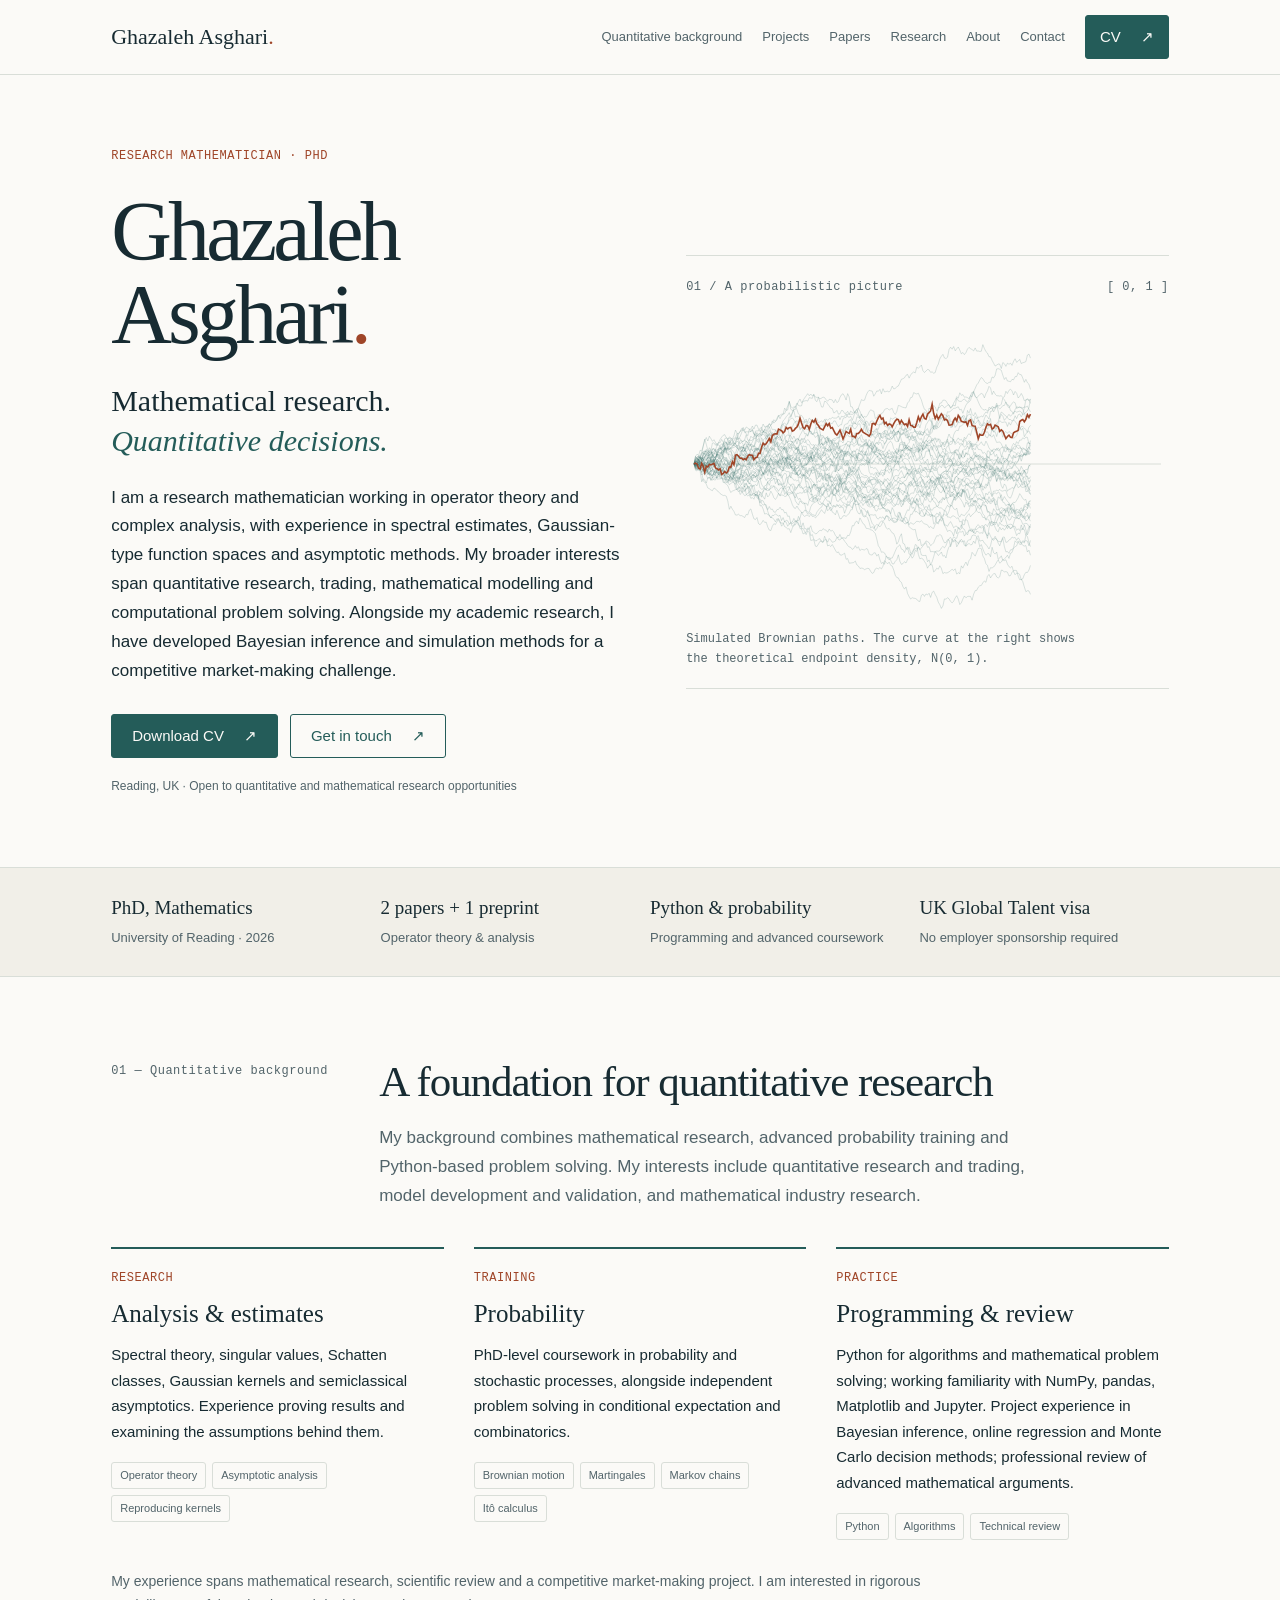
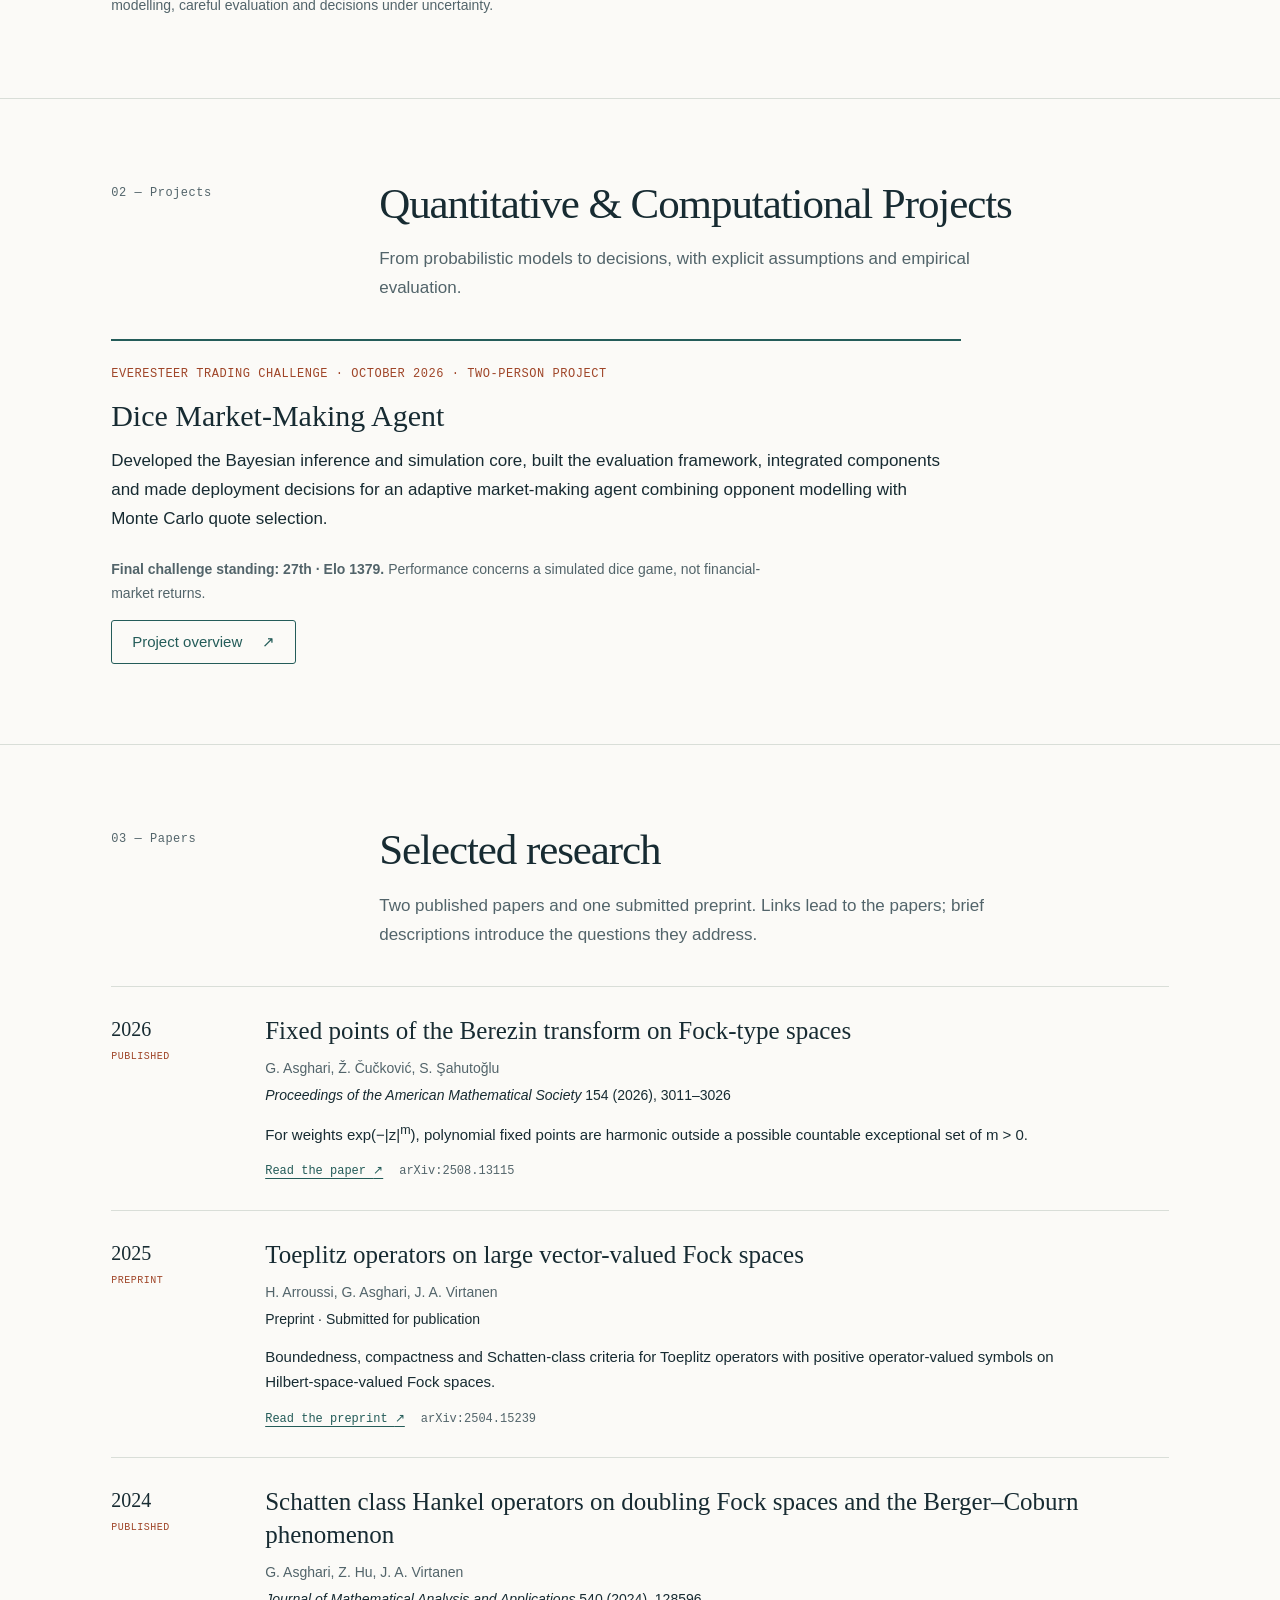
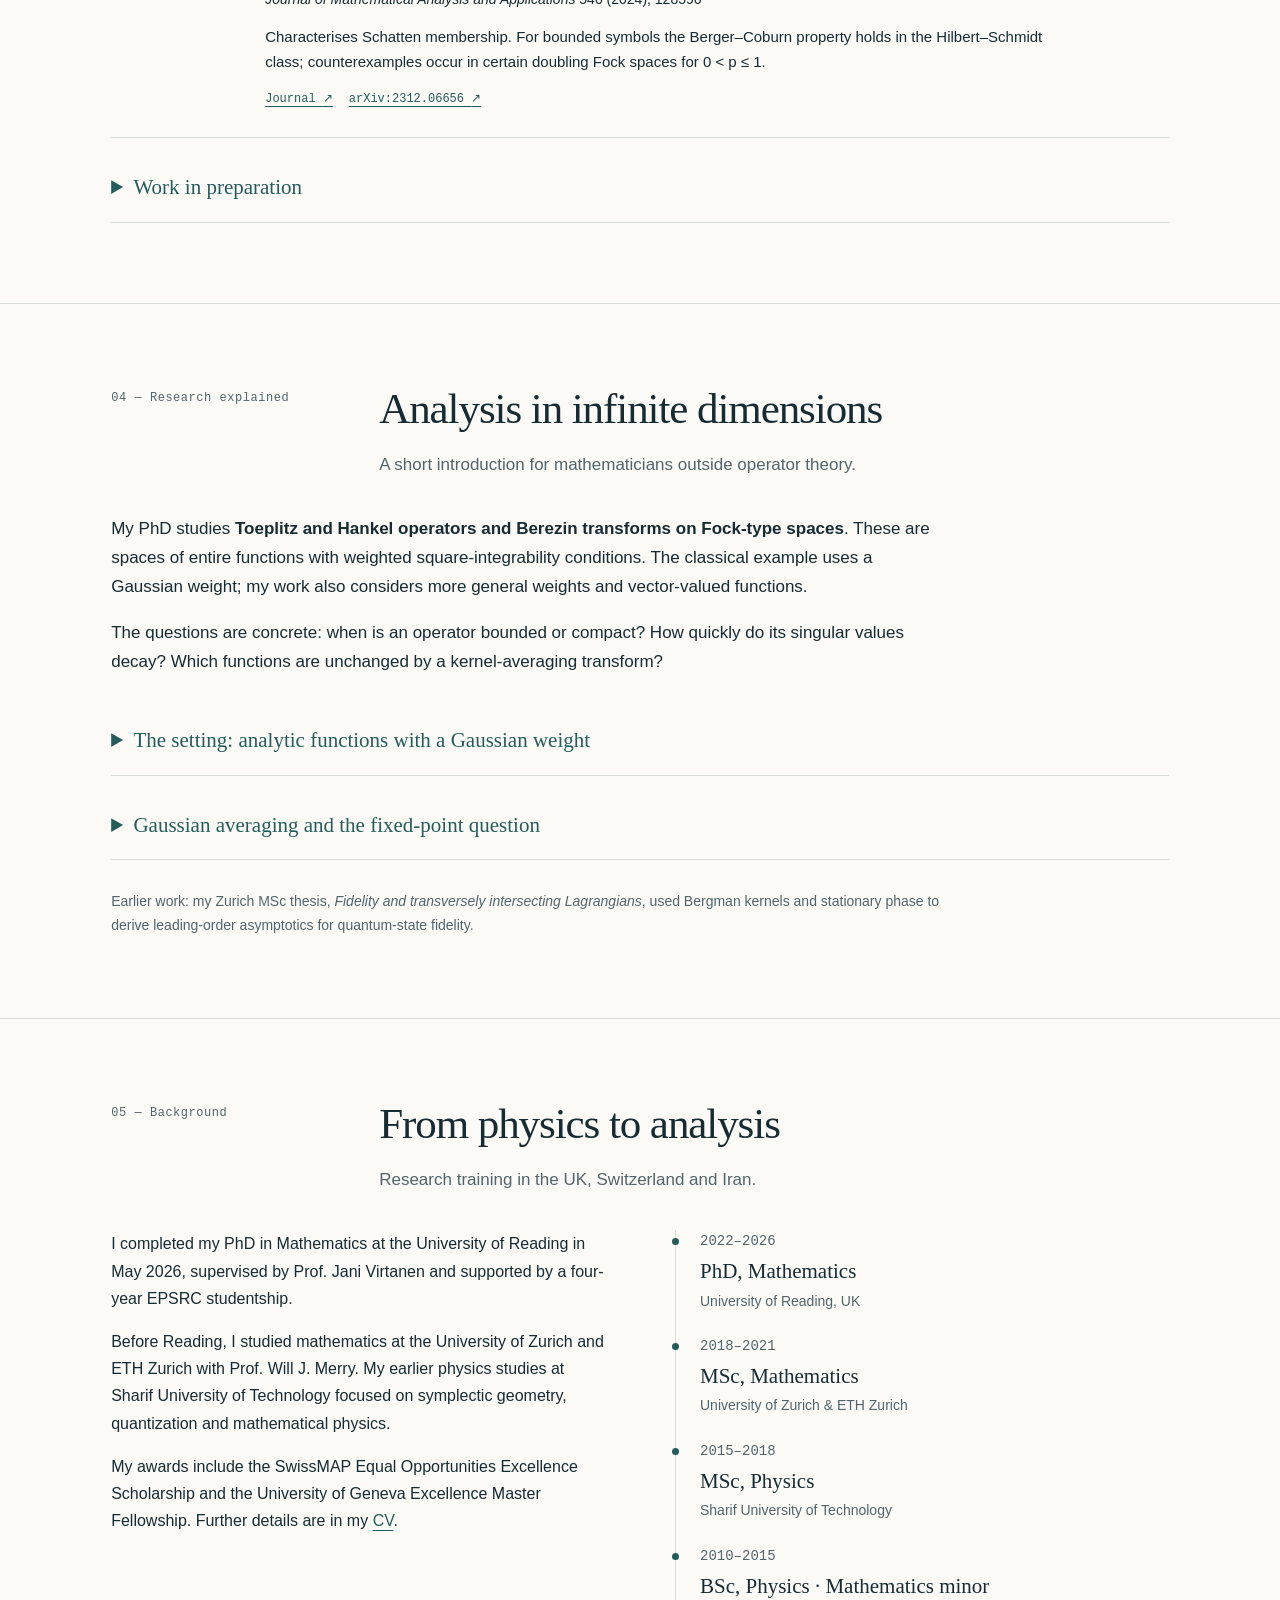
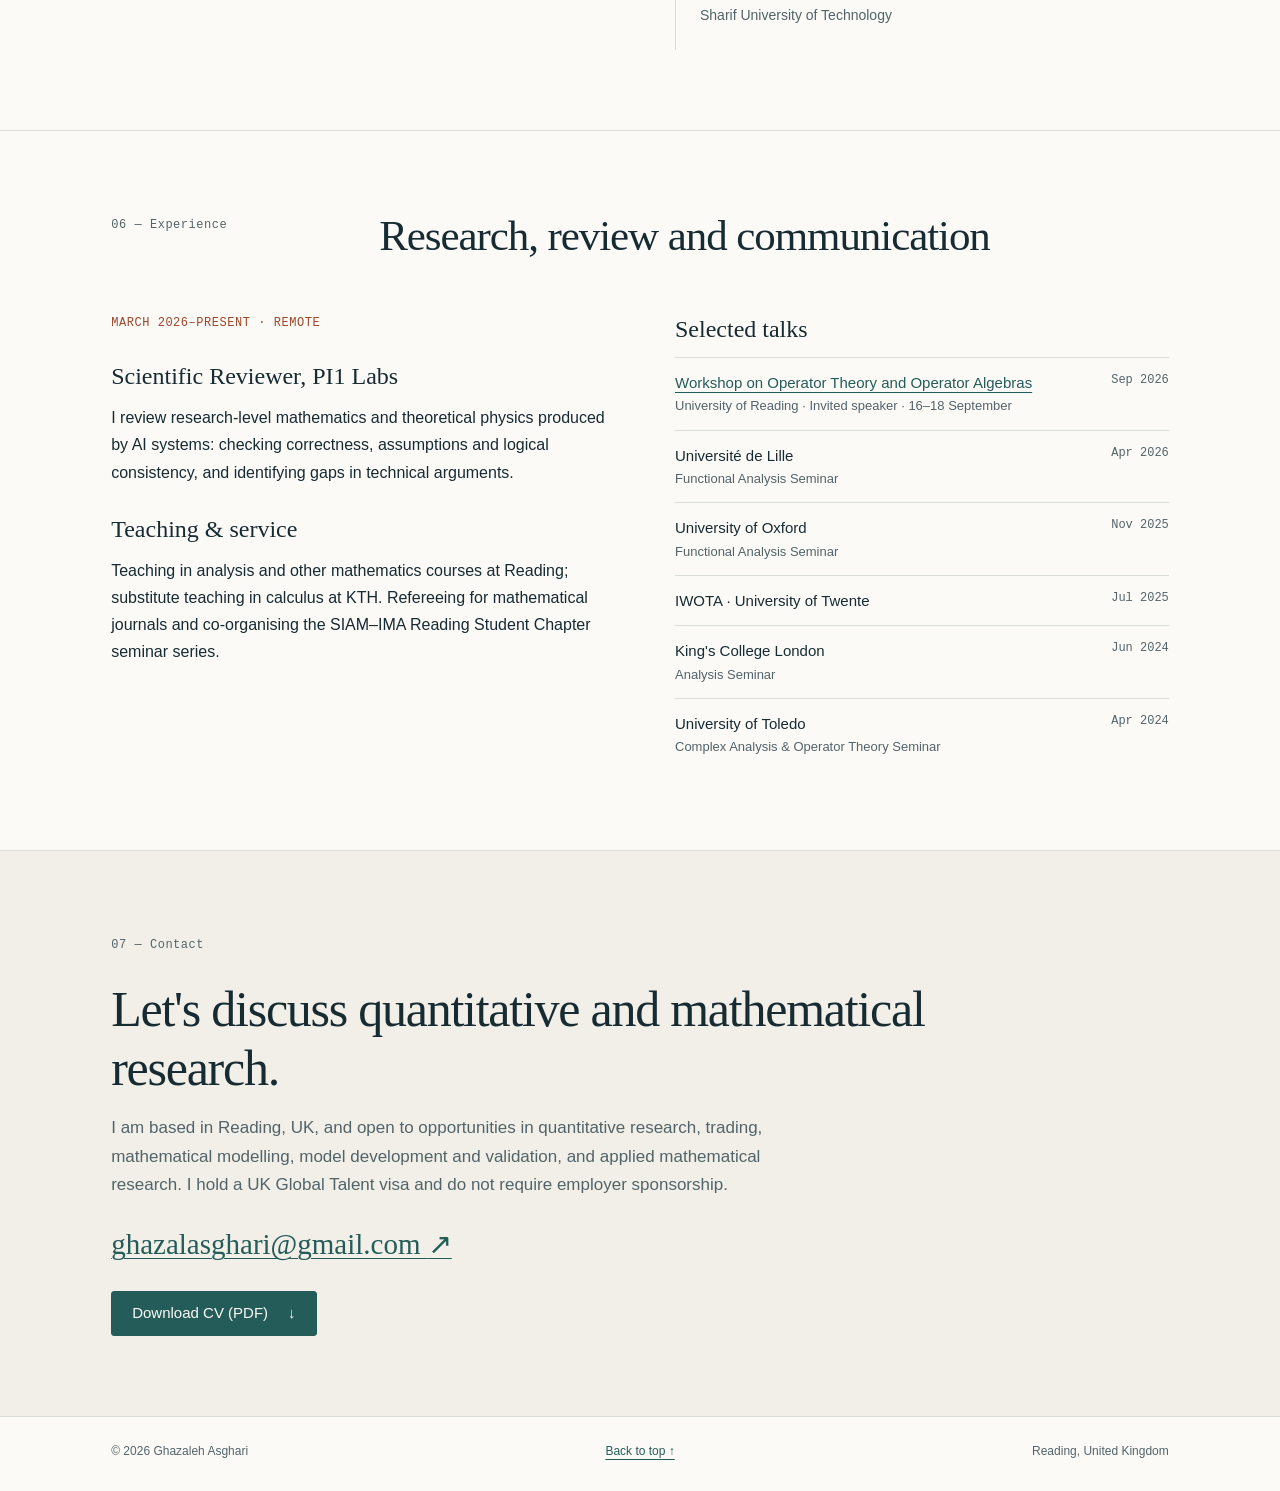
==== commit 6412aabe: "Replace detailed project article with interim overview" ====
--- a/index.html
+++ b/index.html
@@ -79,13 +79,11 @@
     <div class="wrap">
       <div class="section-head"><p class="num">02 — Projects</p><div><h2 id="projects-title">Quantitative &amp; Computational Projects</h2><p>From probabilistic models to decisions, with explicit assumptions and empirical evaluation.</p></div></div>
       <article class="project-card">
-        <p class="k">Everesteer Trading Challenge · October 2026</p>
+        <p class="k">Everesteer Trading Challenge · October 2026 · Two-person project</p>
         <h3><a href="dice-market-making.html">Dice Market-Making Agent</a></h3>
-        <p>A Bayesian market maker for a five-player game with hidden information. I developed the inference and simulation core, built the evaluation framework and integrated the agent’s components. Quotes were chosen using 32 posterior-sampled states and exact order matching, accounting for adverse selection and inventory risk under a 50 ms decision limit.</p>
-        <p>The technical write-up examines opponent modelling, strategic signalling, a randomised bluffing experiment and why better forecasts did not always produce better decisions.</p>
-        <div class="tags"><span>Bayesian inference</span><span>Online regression</span><span>Monte Carlo</span><span>Market making</span><span>Bootstrap inference</span></div>
-        <p class="project-result"><strong>Final challenge result: 27th · Elo 1379.</strong> Performance concerns a simulated dice game, not financial-market returns.</p>
-        <a class="btn ghost" href="dice-market-making.html">Read the technical write-up <span aria-hidden="true">↗</span></a>
+        <p>Developed the Bayesian inference and simulation core, built the evaluation framework, integrated components and made deployment decisions for an adaptive market-making agent combining opponent modelling with Monte Carlo quote selection.</p>
+        <p class="project-result"><strong>Final challenge standing: 27th · Elo 1379.</strong> Performance concerns a simulated dice game, not financial-market returns.</p>
+        <a class="btn ghost" href="dice-market-making.html">Project overview <span aria-hidden="true">↗</span></a>
       </article>
     </div>
   </section>
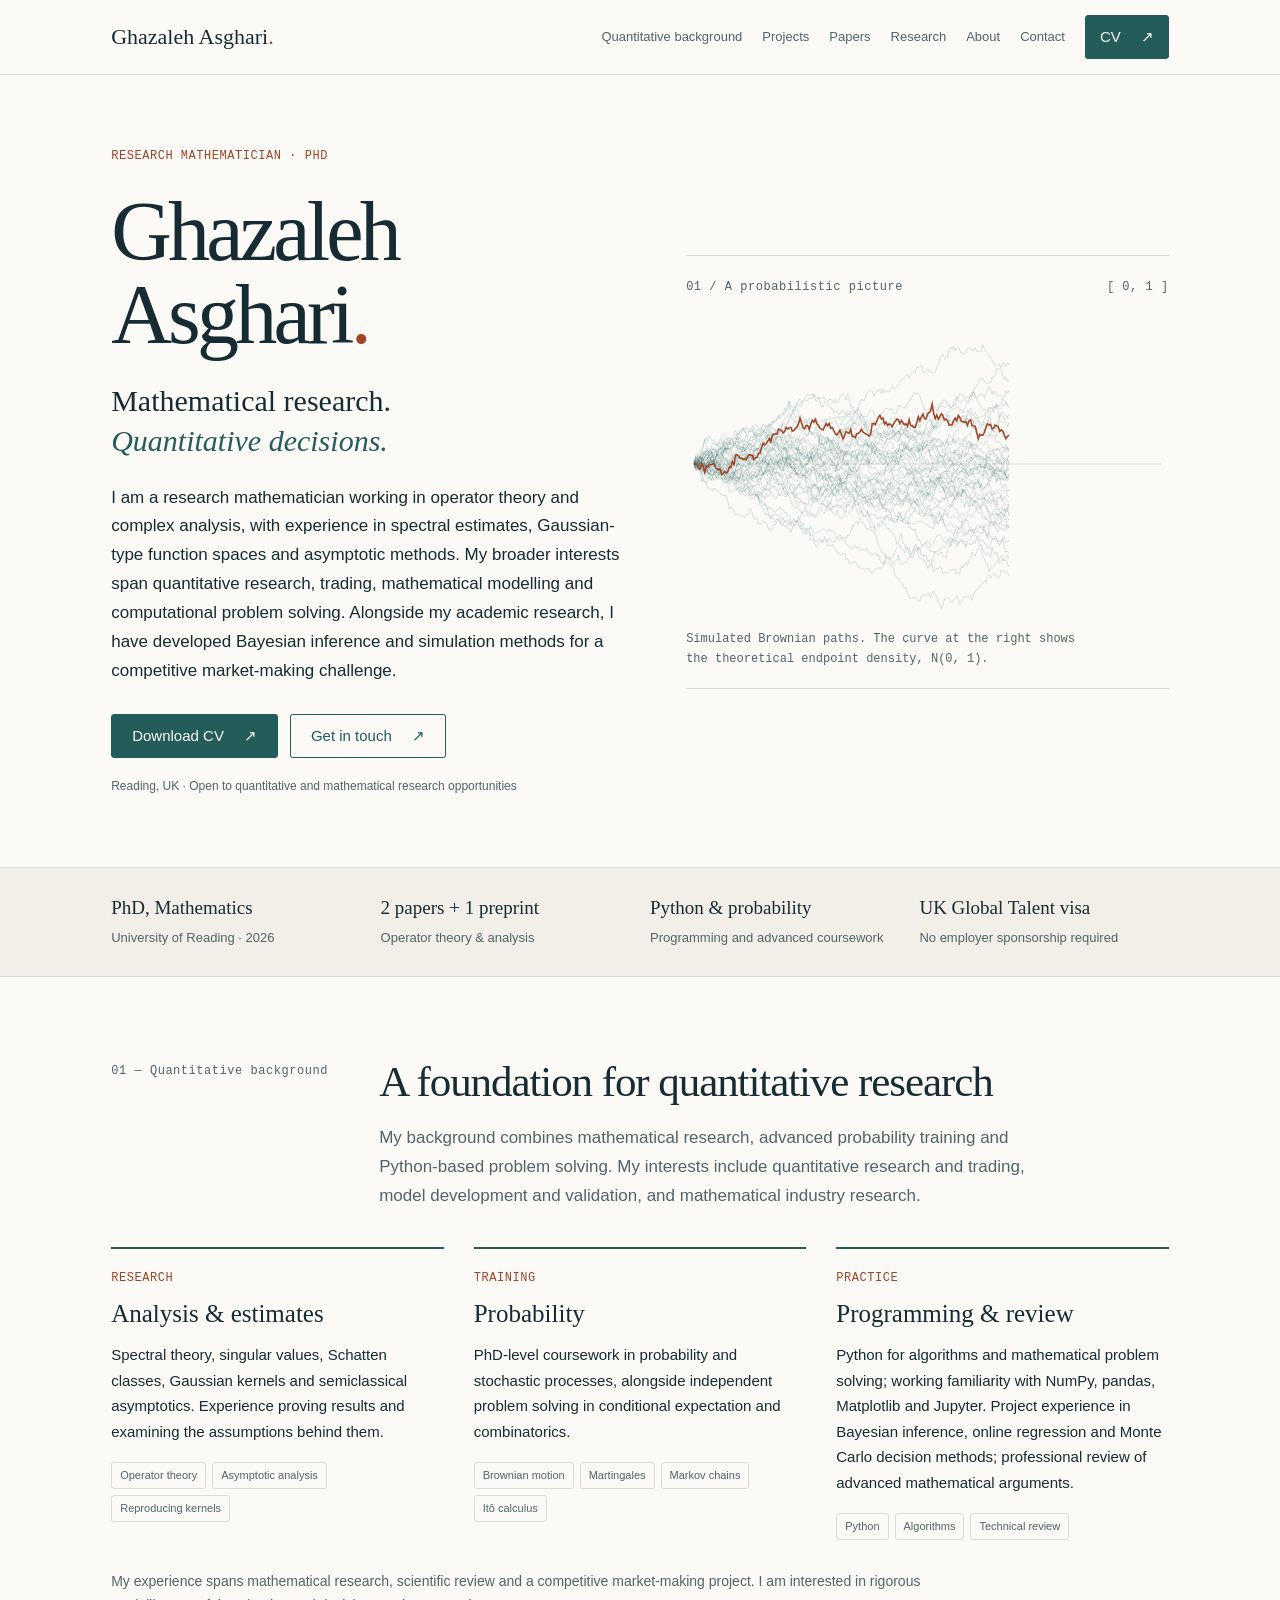
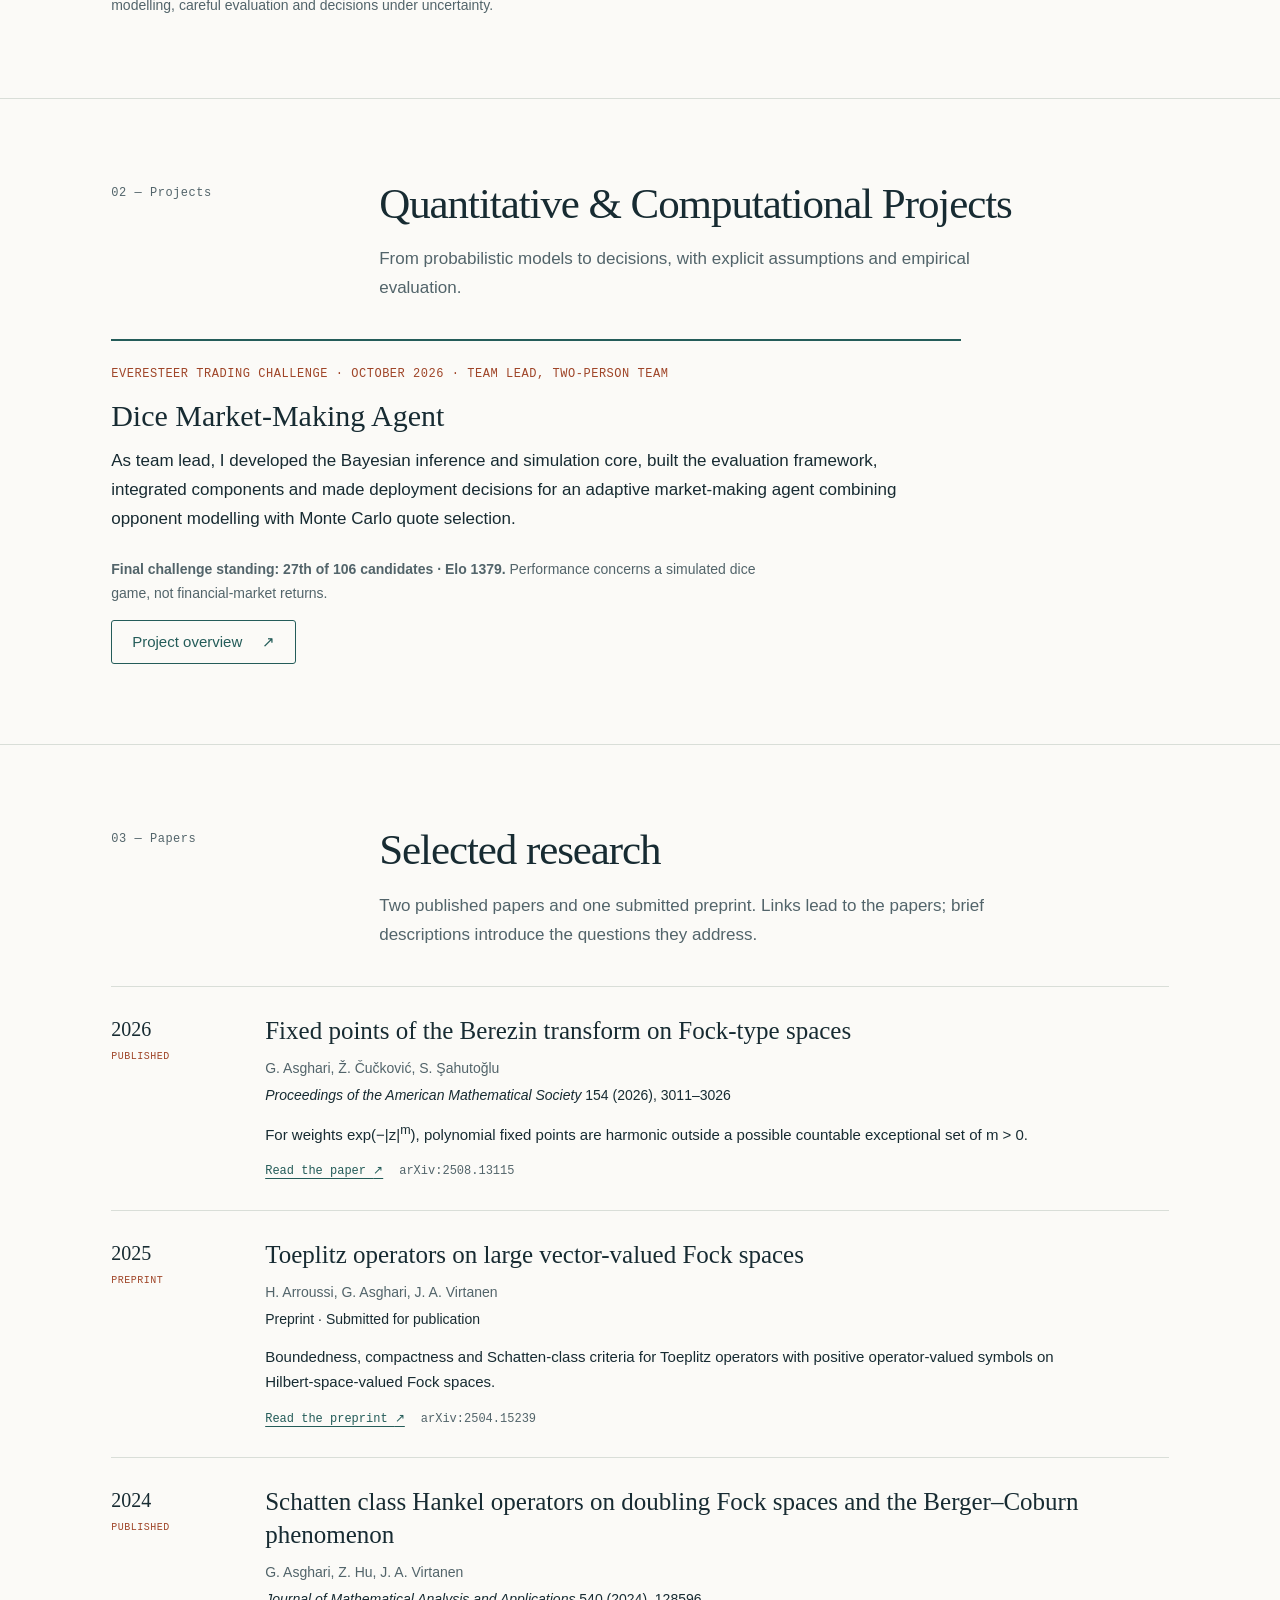
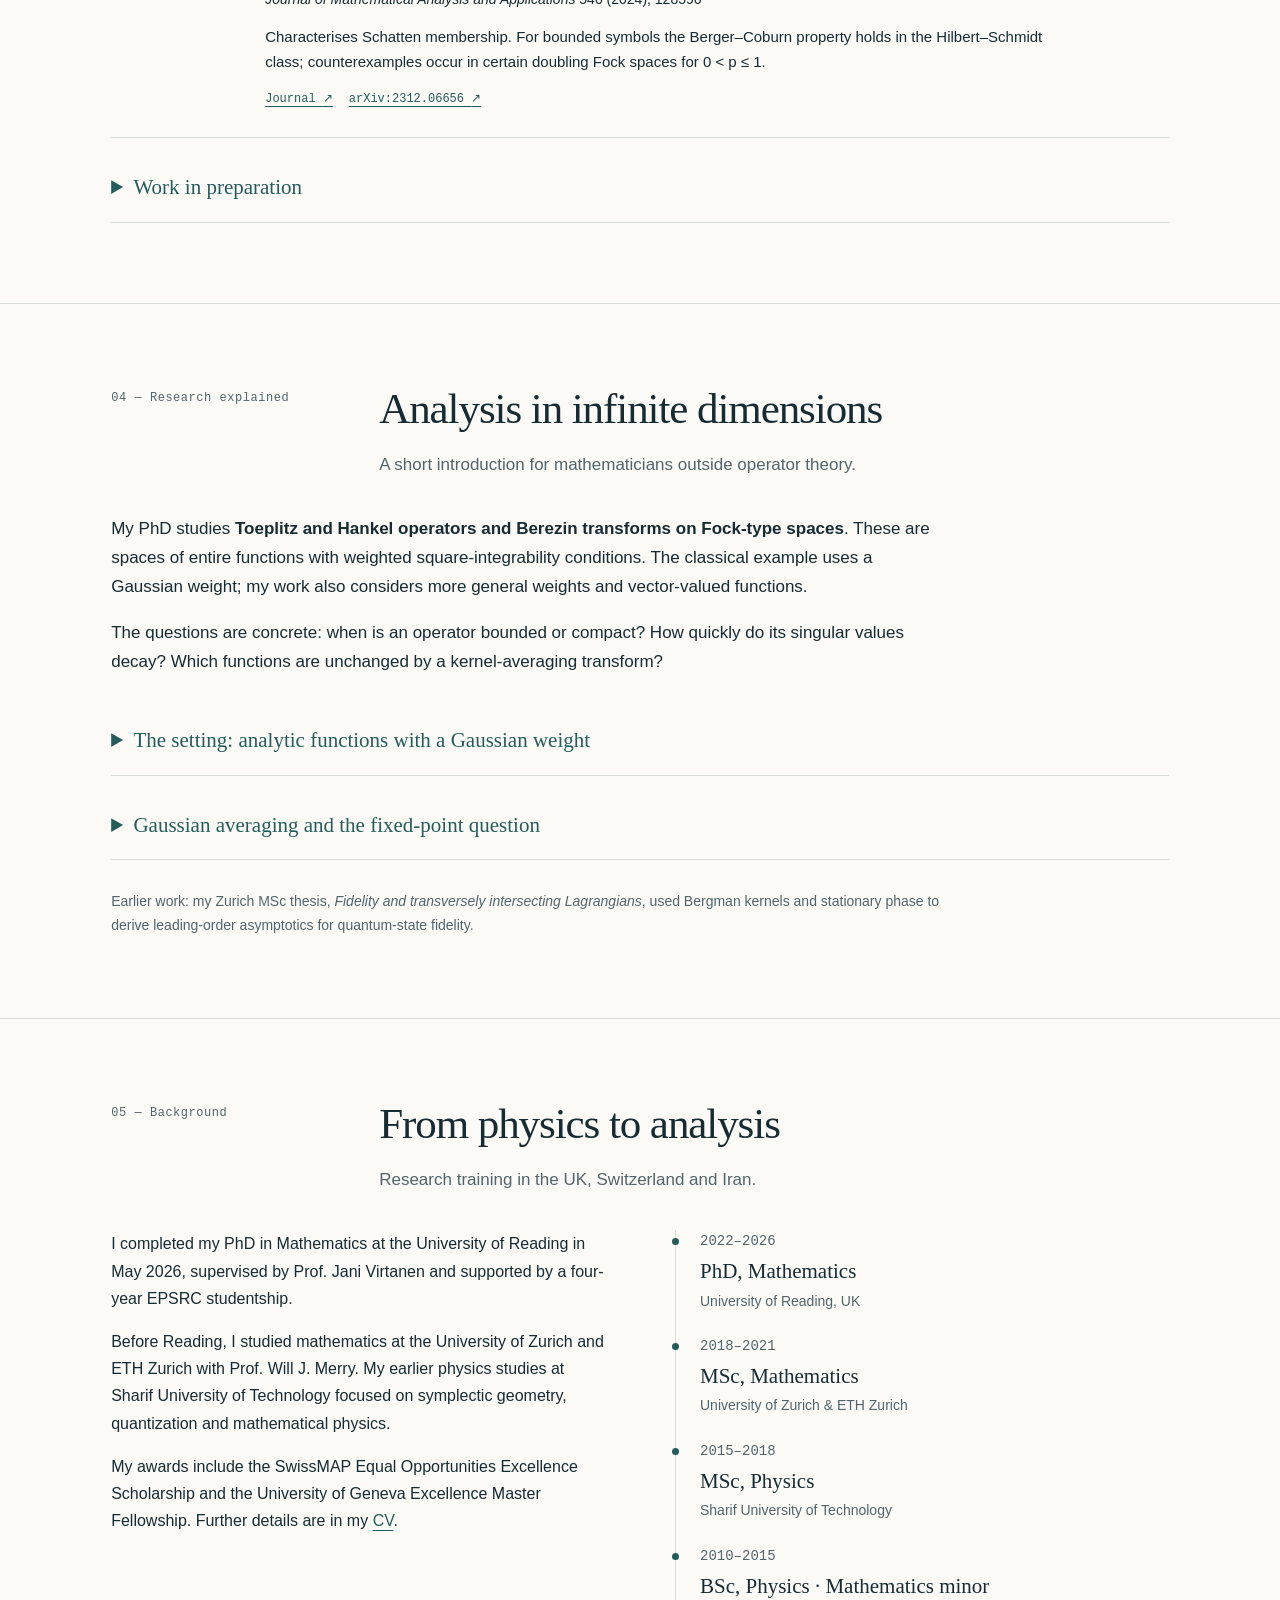
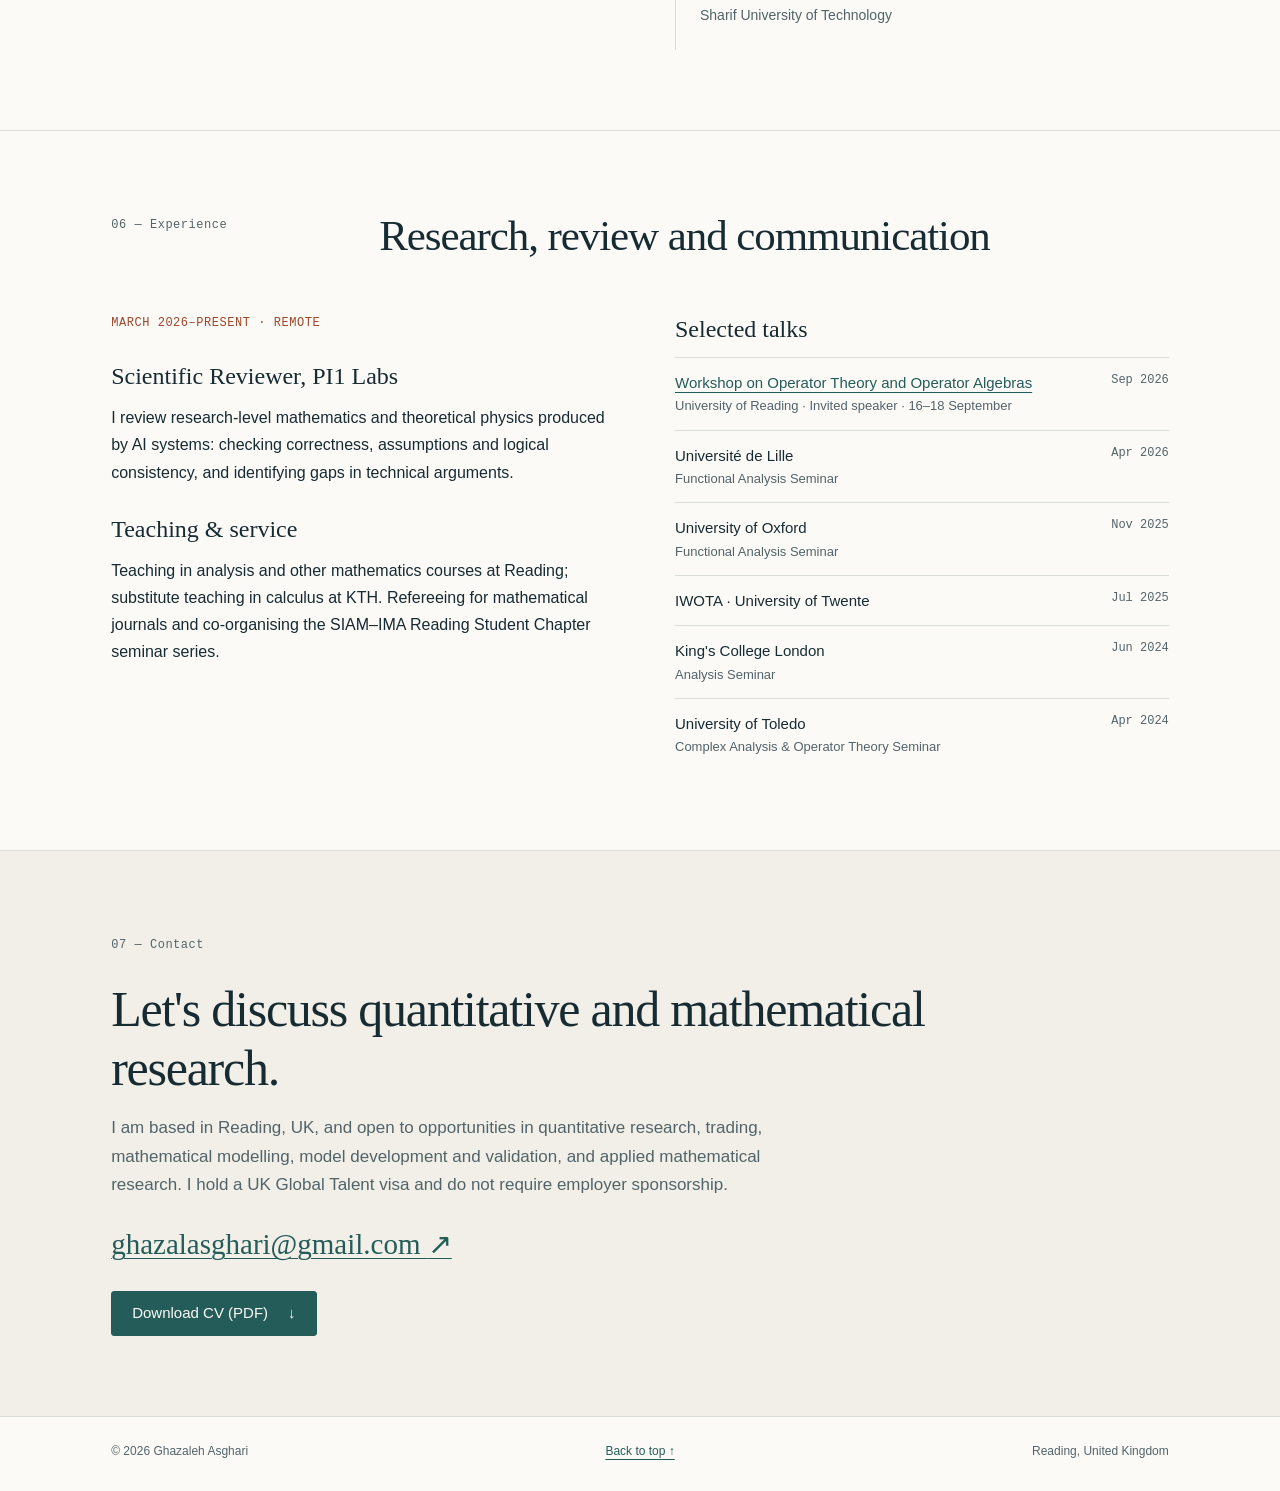
==== commit 73493095: "Align project and CV team leadership and final standing" ====
--- a/index.html
+++ b/index.html
@@ -79,10 +79,10 @@
     <div class="wrap">
       <div class="section-head"><p class="num">02 — Projects</p><div><h2 id="projects-title">Quantitative &amp; Computational Projects</h2><p>From probabilistic models to decisions, with explicit assumptions and empirical evaluation.</p></div></div>
       <article class="project-card">
-        <p class="k">Everesteer Trading Challenge · October 2026 · Two-person project</p>
+        <p class="k">Everesteer Trading Challenge · October 2026 · Team lead, two-person team</p>
         <h3><a href="dice-market-making.html">Dice Market-Making Agent</a></h3>
-        <p>Developed the Bayesian inference and simulation core, built the evaluation framework, integrated components and made deployment decisions for an adaptive market-making agent combining opponent modelling with Monte Carlo quote selection.</p>
-        <p class="project-result"><strong>Final challenge standing: 27th · Elo 1379.</strong> Performance concerns a simulated dice game, not financial-market returns.</p>
+        <p>As team lead, I developed the Bayesian inference and simulation core, built the evaluation framework, integrated components and made deployment decisions for an adaptive market-making agent combining opponent modelling with Monte Carlo quote selection.</p>
+        <p class="project-result"><strong>Final challenge standing: 27th of 106 candidates · Elo 1379.</strong> Performance concerns a simulated dice game, not financial-market returns.</p>
         <a class="btn ghost" href="dice-market-making.html">Project overview <span aria-hidden="true">↗</span></a>
       </article>
     </div>
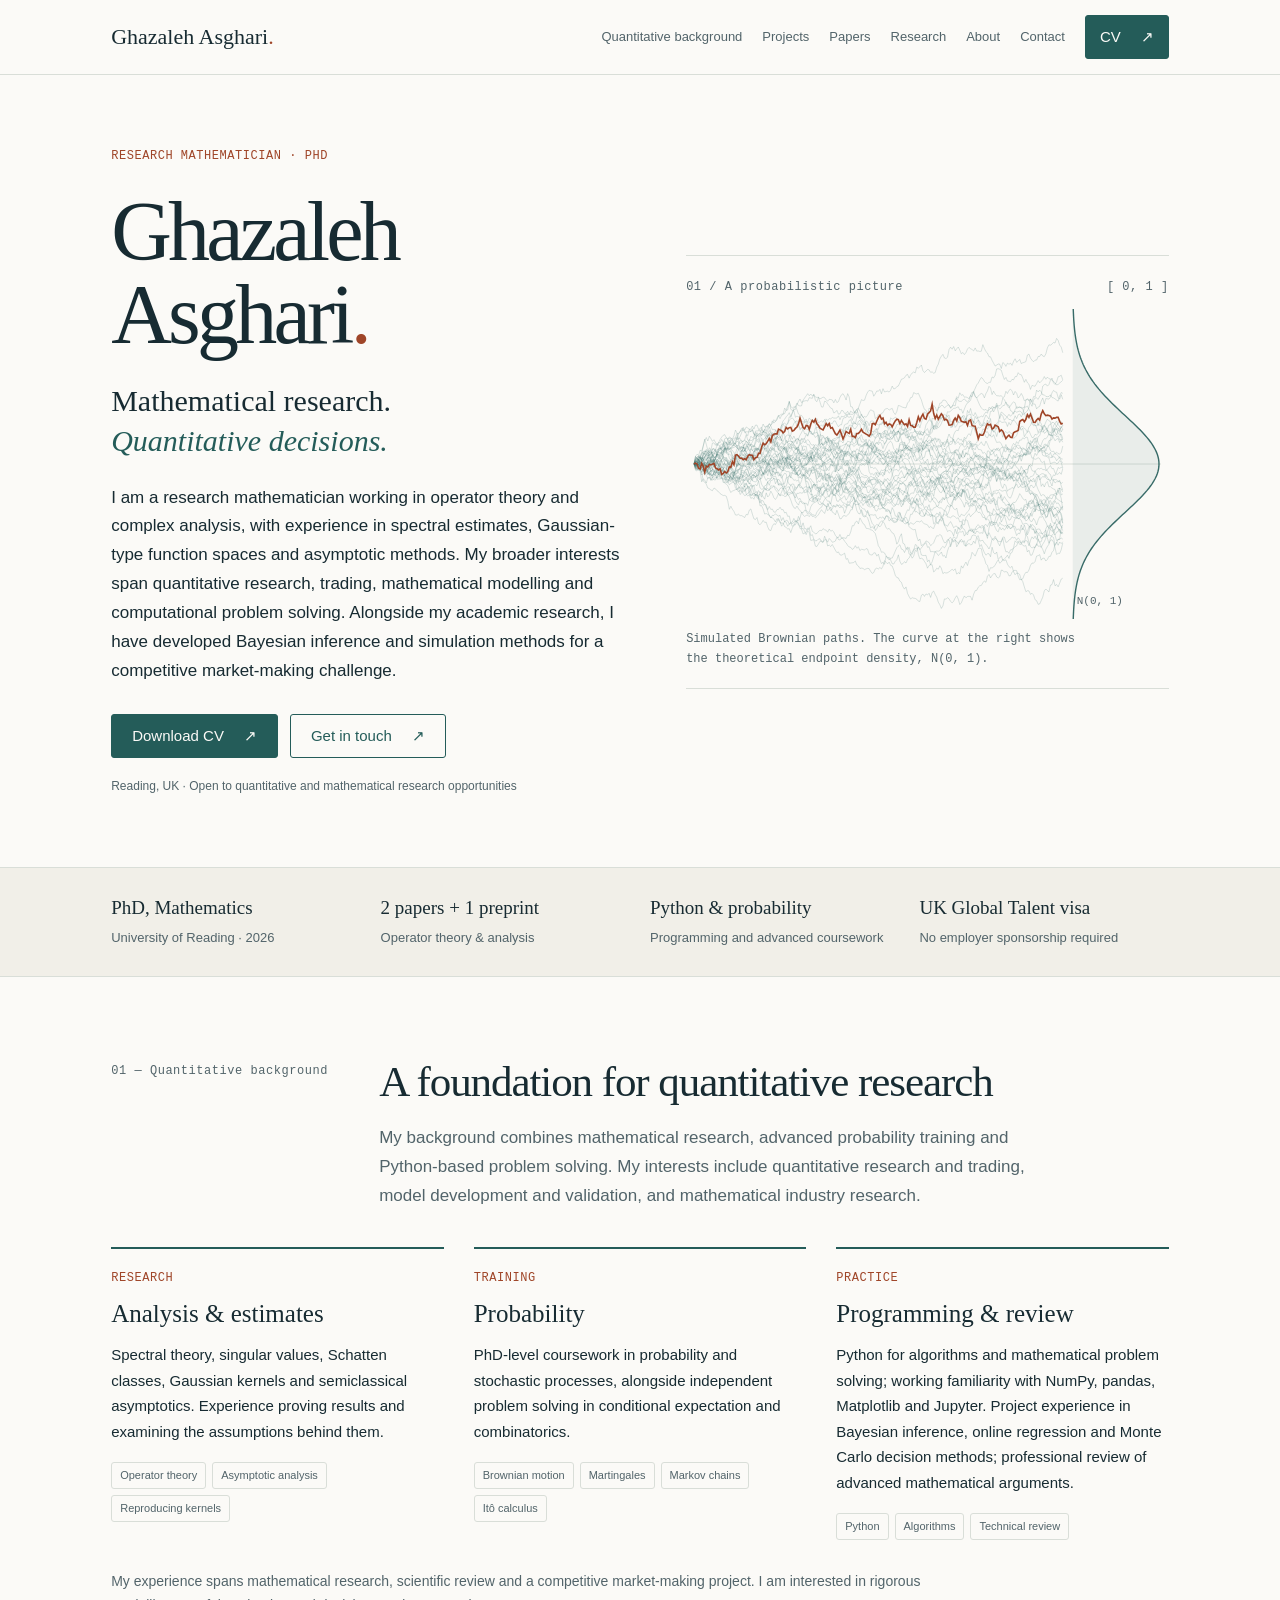
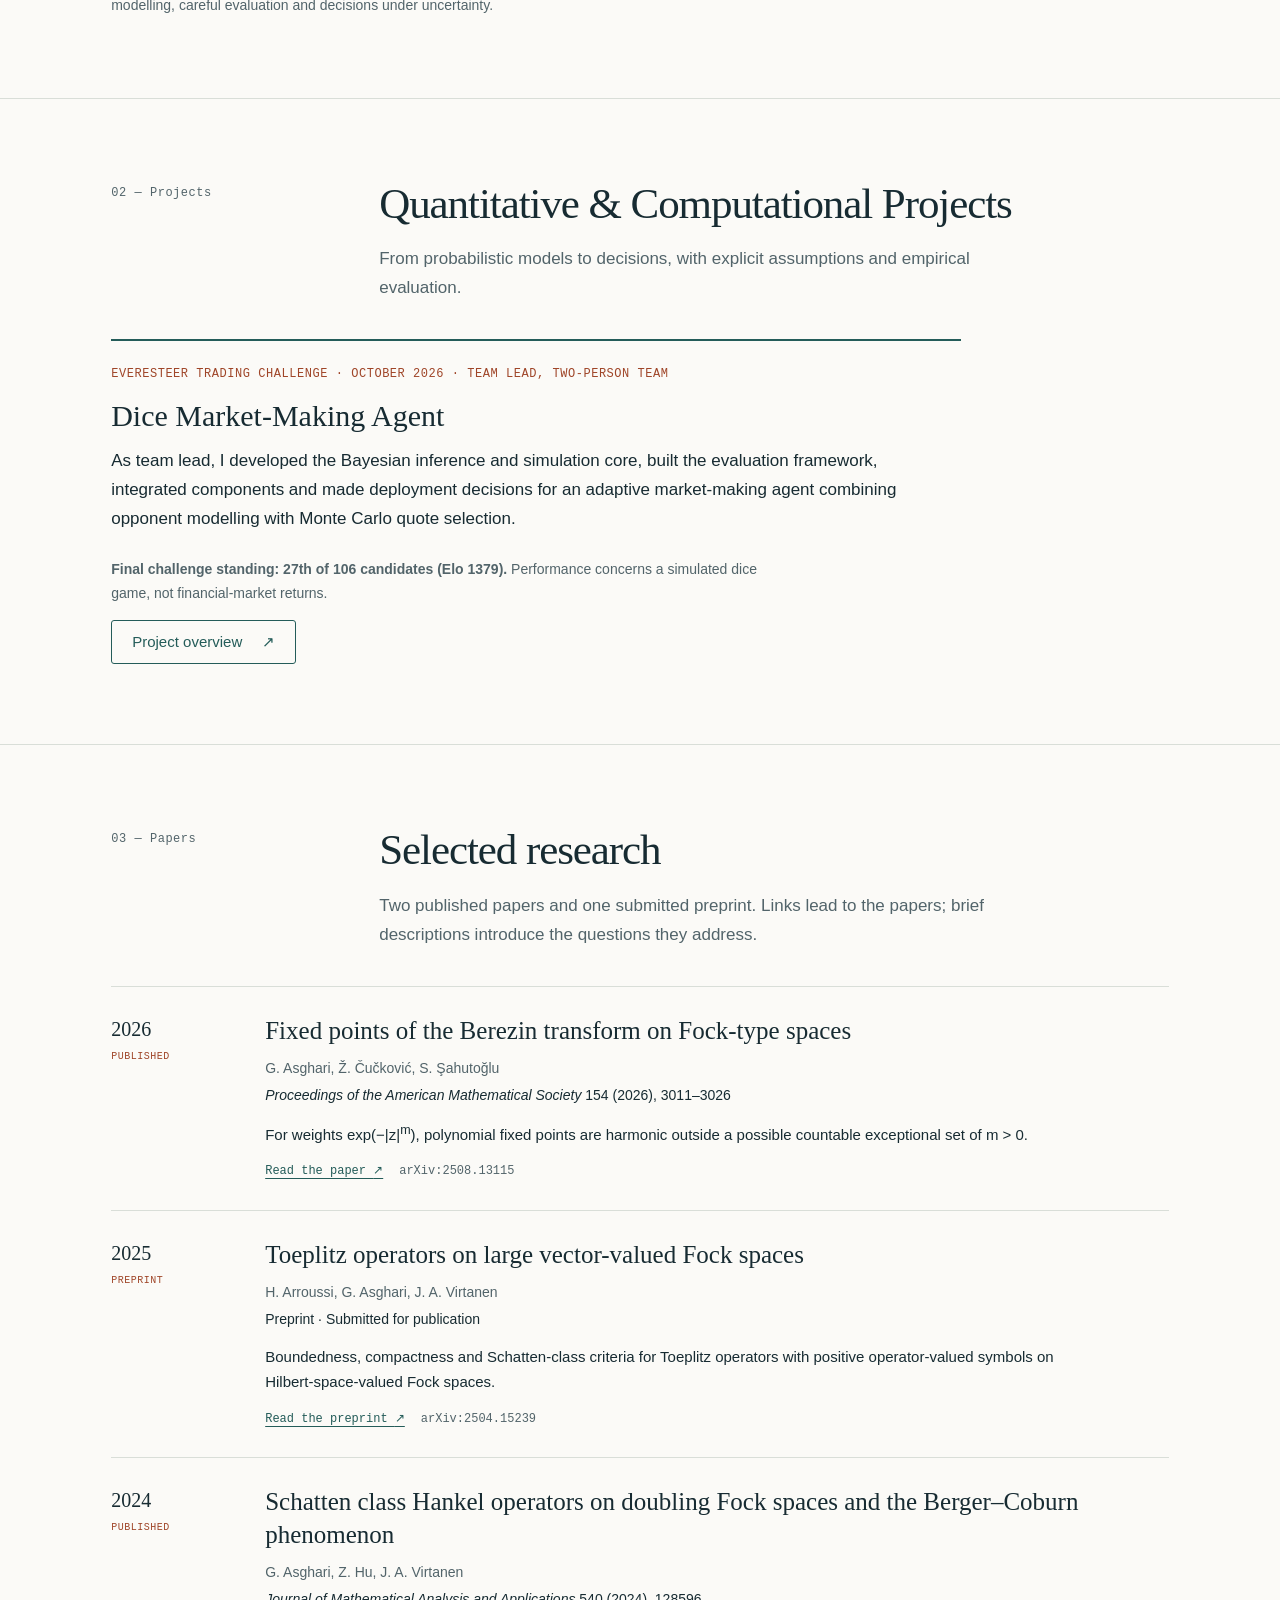
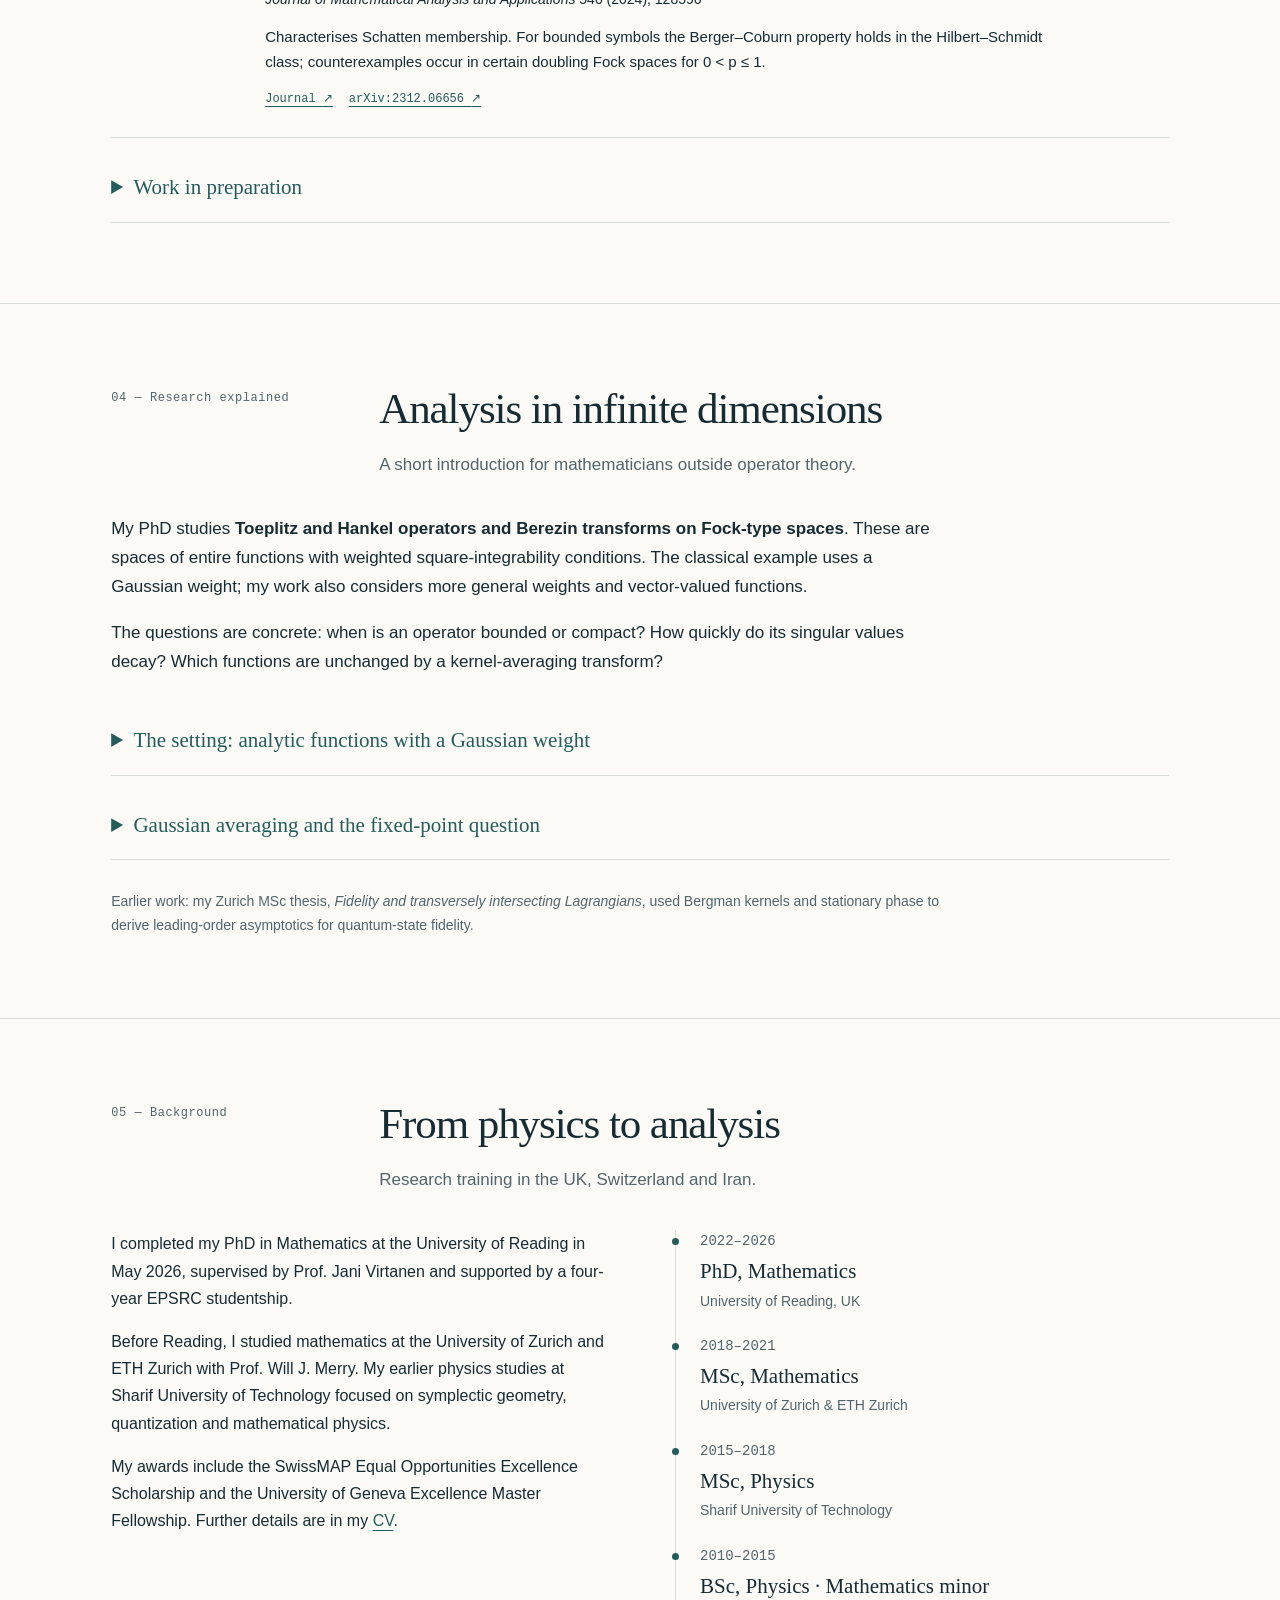
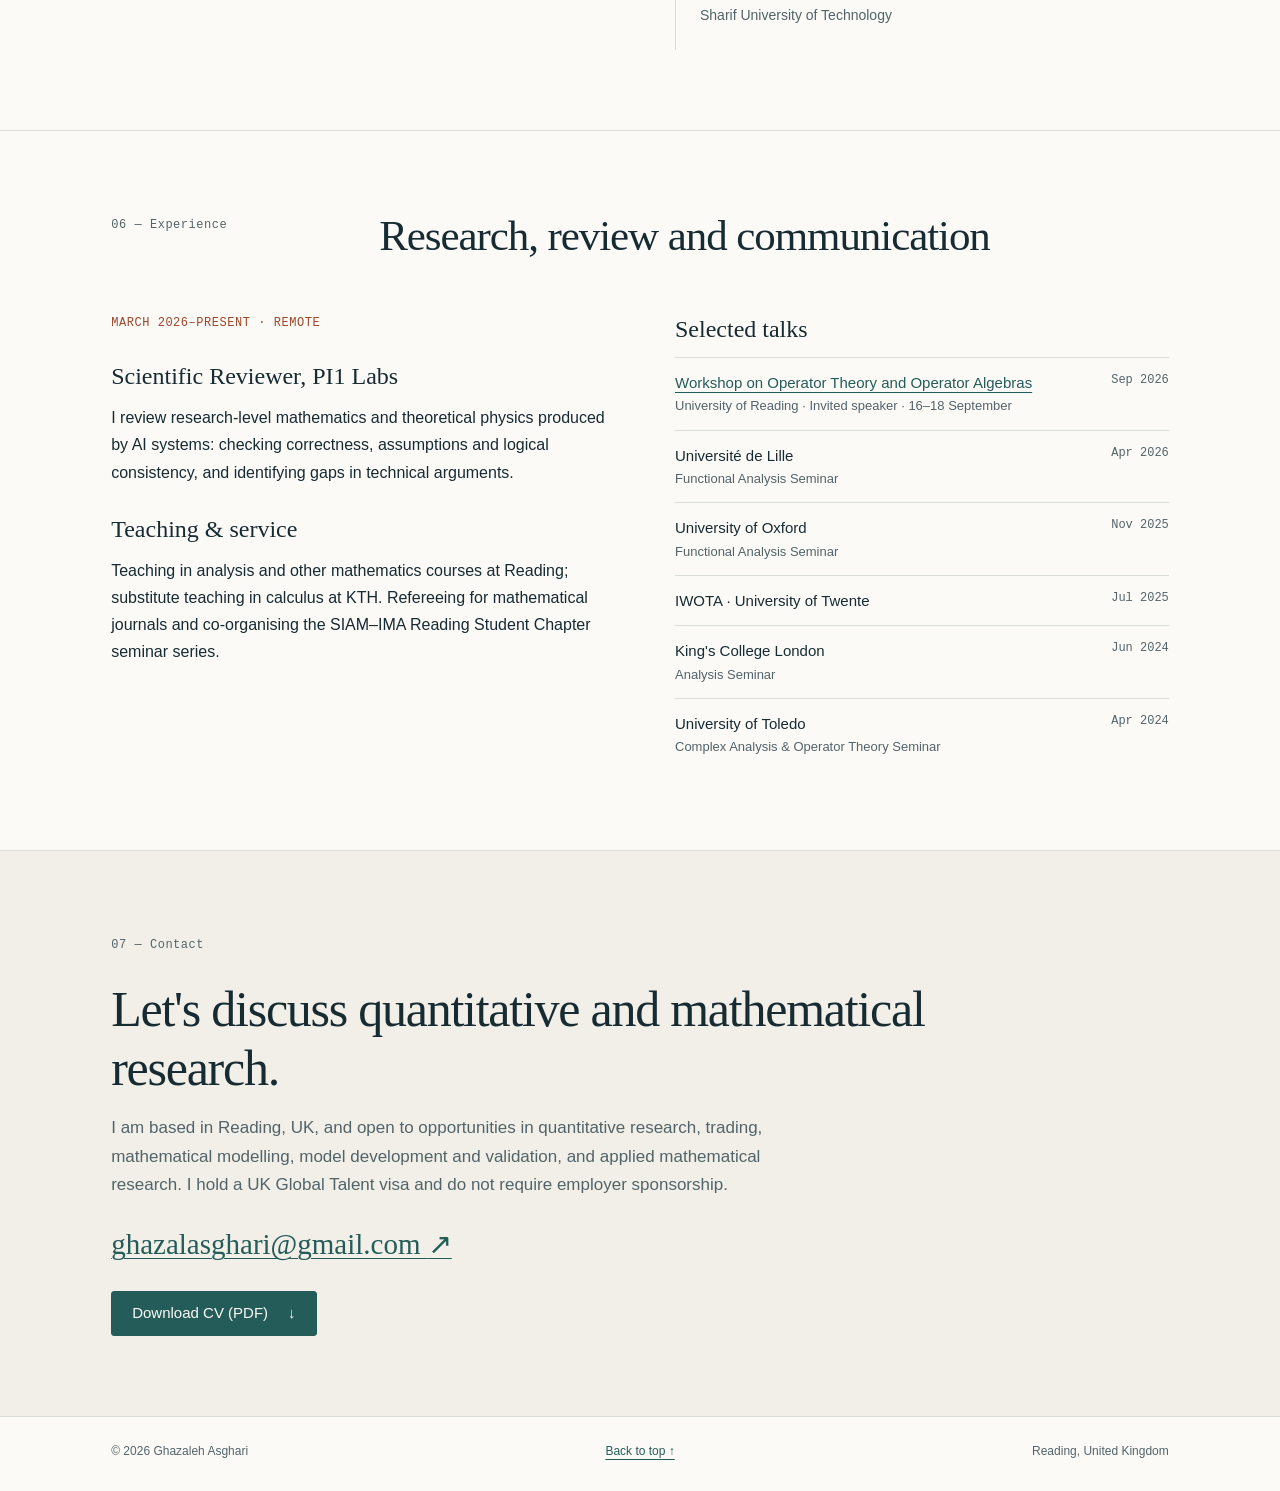
==== commit 994c3273: "Standardize brief project result wording" ====
--- a/index.html
+++ b/index.html
@@ -82,7 +82,7 @@
         <p class="k">Everesteer Trading Challenge · October 2026 · Team lead, two-person team</p>
         <h3><a href="dice-market-making.html">Dice Market-Making Agent</a></h3>
         <p>As team lead, I developed the Bayesian inference and simulation core, built the evaluation framework, integrated components and made deployment decisions for an adaptive market-making agent combining opponent modelling with Monte Carlo quote selection.</p>
-        <p class="project-result"><strong>Final challenge standing: 27th of 106 candidates · Elo 1379.</strong> Performance concerns a simulated dice game, not financial-market returns.</p>
+        <p class="project-result"><strong>Final challenge standing: 27th of 106 candidates (Elo 1379).</strong> Performance concerns a simulated dice game, not financial-market returns.</p>
         <a class="btn ghost" href="dice-market-making.html">Project overview <span aria-hidden="true">↗</span></a>
       </article>
     </div>
